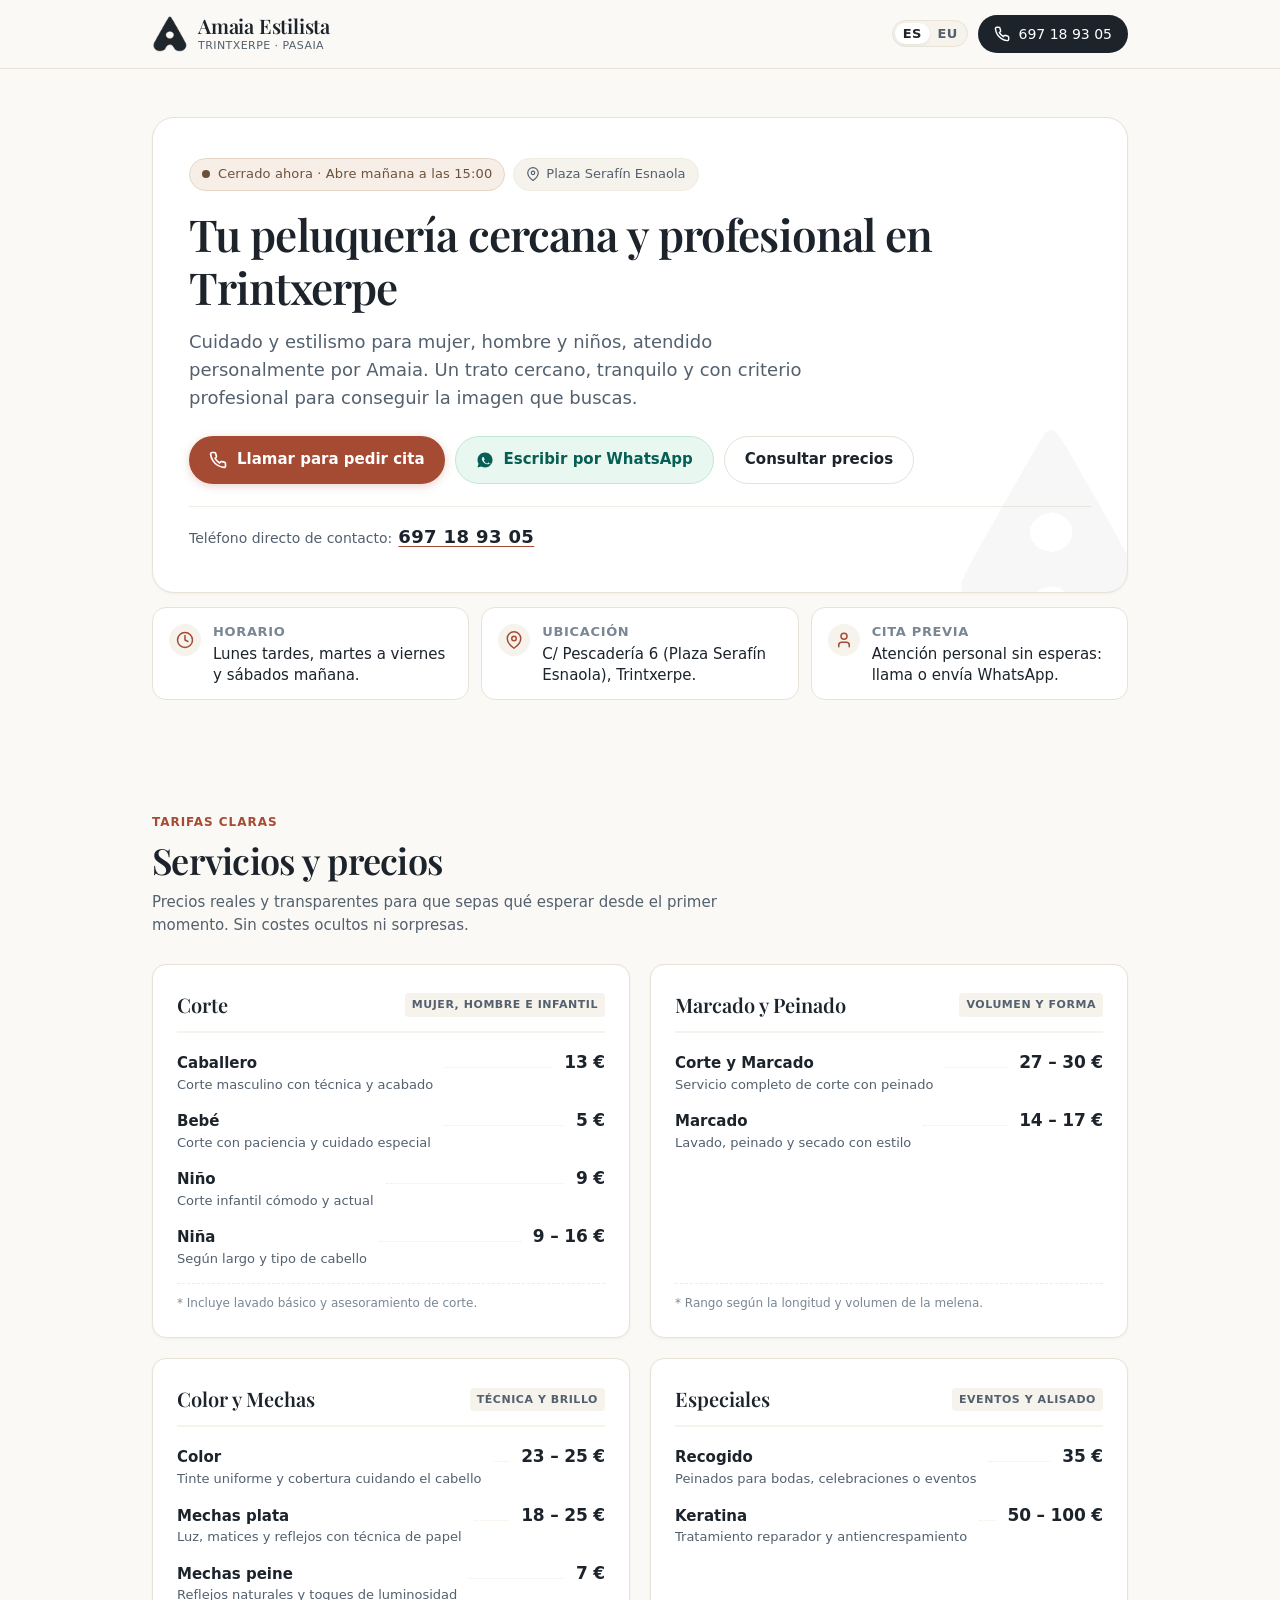
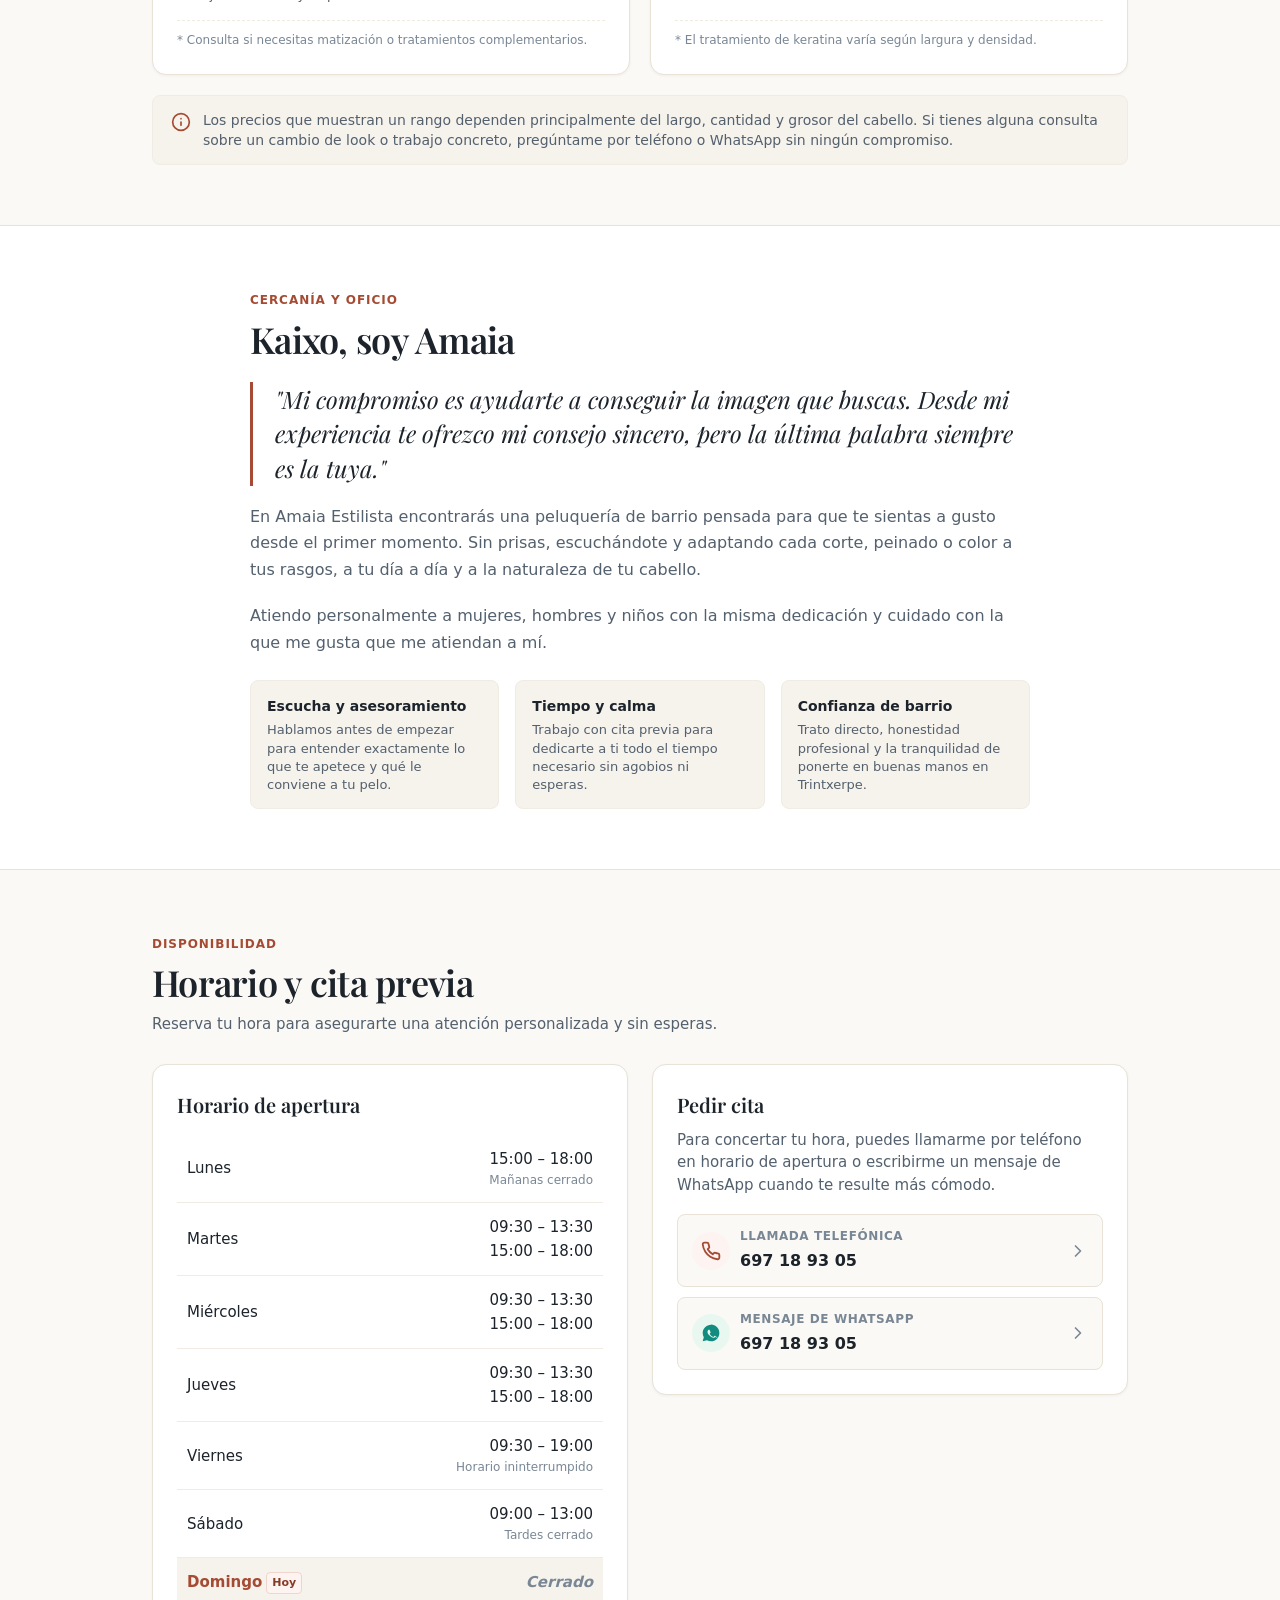
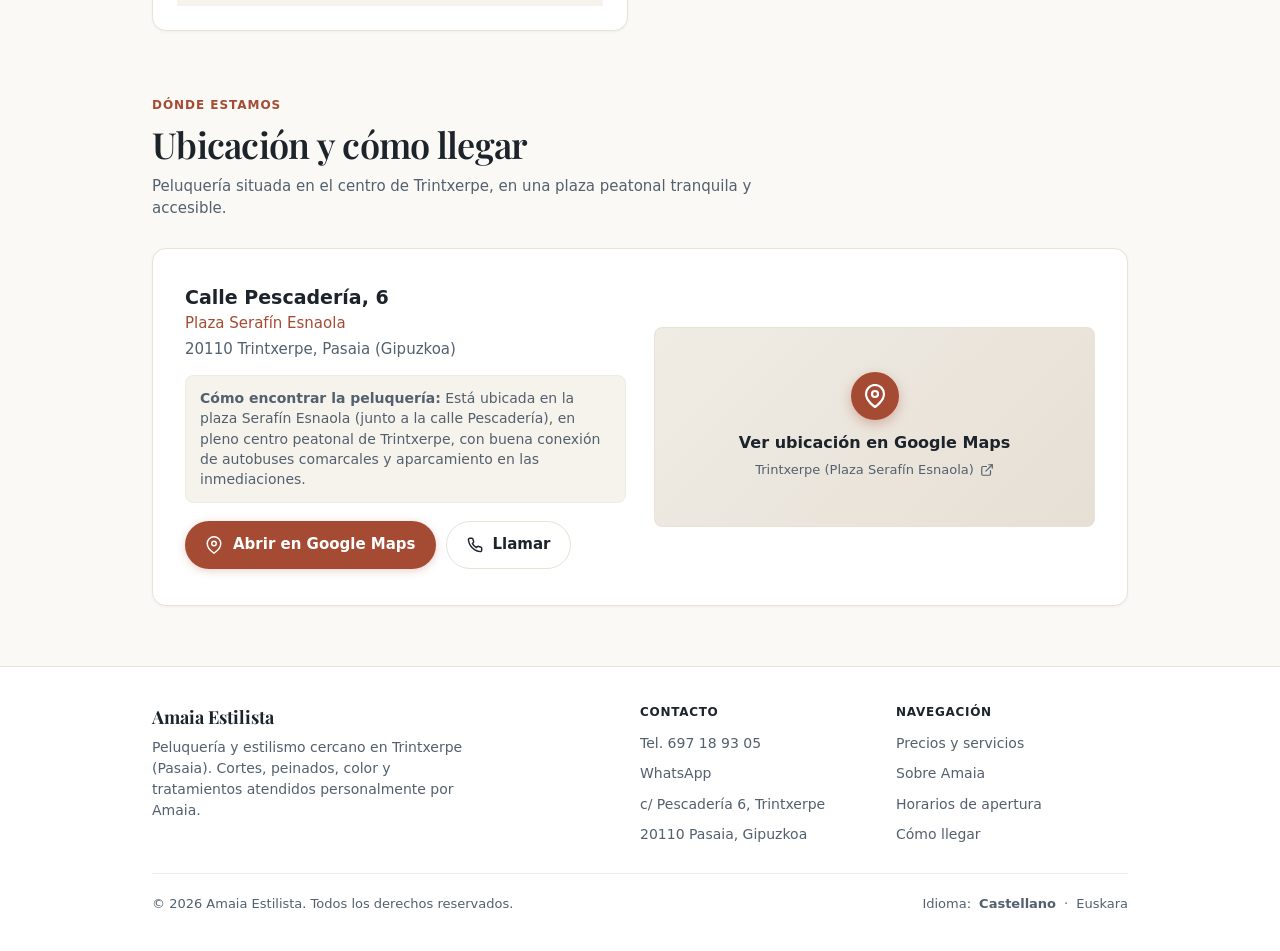
==== index.html @ 26f0a7e0 "Initial commit: Web corporativa bilingue para Amaia Estilista" ====
<!DOCTYPE html>
<html lang="es">
<head>
  <meta charset="UTF-8">
  <meta name="viewport" content="width=device-width, initial-scale=1.0">
  <title>Amaia Estilista | Peluquería en Trintxerpe, Pasaia</title>
  <meta name="description" content="Peluquería profesional y cercana en Trintxerpe, Pasaia. Cortes para mujer, hombre y niños, peinados, coloración y tratamientos. Pide cita previa: 697 18 93 05.">
  <meta name="robots" content="index, follow">

  <!-- Canónicos e idiomas -->
  <link rel="canonical" href="https://amaiaestilista.com/">
  <link rel="alternate" hreflang="es" href="https://amaiaestilista.com/">
  <link rel="alternate" hreflang="eu" href="https://amaiaestilista.com/eu/">
  <link rel="alternate" hreflang="x-default" href="https://amaiaestilista.com/">

  <!-- Open Graph / Redes sociales -->
  <meta property="og:type" content="business.business">
  <meta property="og:title" content="Amaia Estilista | Peluquería en Trintxerpe, Pasaia">
  <meta property="og:description" content="Peluquería profesional y cercana en Trintxerpe. Cortes, peinados, color y tratamientos personalizados. Cita previa: 697 18 93 05.">
  <meta property="og:url" content="https://amaiaestilista.com/">
  <meta property="og:image" content="https://amaiaestilista.com/assets/img/logo-dark-192.png">
  <meta property="og:locale" content="es_ES">
  <meta property="og:locale:alternate" content="eu_ES">
  <meta name="twitter:card" content="summary">

  <!-- Iconos -->
  <link rel="icon" type="image/png" sizes="32x32" href="assets/img/favicon-32x32.png">
  <link rel="icon" type="image/png" href="favicon.png">
  <link rel="apple-touch-icon" sizes="180x180" href="assets/img/apple-touch-icon.png">

  <!-- Tipografía web optimizada -->
  <link rel="preconnect" href="https://fonts.googleapis.com">
  <link rel="preconnect" href="https://fonts.gstatic.com" crossorigin>
  <link href="https://fonts.googleapis.com/css2?family=Playfair+Display:ital,wght@0,500;0,600;0,700;1,400&display=swap" rel="stylesheet">

  <!-- Estilos -->
  <link rel="stylesheet" href="assets/css/style.css">

  <!-- Marcado estructurado Schema.org (JSON-LD) para SEO local -->
  <script type="application/ld+json">
  {
    "@context": "https://schema.org",
    "@type": "HairSalon",
    "@id": "https://amaiaestilista.com/#salon",
    "name": "Amaia Estilista",
    "image": "https://amaiaestilista.com/assets/img/logo-dark-192.png",
    "logo": "https://amaiaestilista.com/assets/img/logo-dark-192.png",
    "url": "https://amaiaestilista.com/",
    "telephone": "+34697189305",
    "priceRange": "€€",
    "address": {
      "@type": "PostalAddress",
      "streetAddress": "Calle Pescadería, 6 (Plaza Serafín Esnaola)",
      "addressLocality": "Pasaia",
      "addressRegion": "Gipuzkoa",
      "postalCode": "20110",
      "addressCountry": "ES"
    },
    "geo": {
      "@type": "GeoCoordinates",
      "latitude": 43.3238162,
      "longitude": -1.9311865
    },
    "hasMap": "https://www.google.com/maps/place/Amaia+Estilista/@43.3238052,-1.9315959,19.5z/data=!4m8!1m2!2m1!1sasdf!3m4!1s0xd51a59292602bc5:0x1df518db936f3ca8!8m2!3d43.3238162!4d-1.9311865",
    "openingHoursSpecification": [
      {
        "@type": "OpeningHoursSpecification",
        "dayOfWeek": ["Monday"],
        "opens": "15:00",
        "closes": "18:00"
      },
      {
        "@type": "OpeningHoursSpecification",
        "dayOfWeek": ["Tuesday", "Wednesday", "Thursday"],
        "opens": "09:30",
        "closes": "13:30"
      },
      {
        "@type": "OpeningHoursSpecification",
        "dayOfWeek": ["Tuesday", "Wednesday", "Thursday"],
        "opens": "15:00",
        "closes": "18:00"
      },
      {
        "@type": "OpeningHoursSpecification",
        "dayOfWeek": ["Friday"],
        "opens": "09:30",
        "closes": "19:00"
      },
      {
        "@type": "OpeningHoursSpecification",
        "dayOfWeek": ["Saturday"],
        "opens": "09:00",
        "closes": "13:00"
      }
    ]
  }
  </script>
</head>
<body>
  <a href="#contenido" class="skip-link">Saltar al contenido principal</a>

  <!-- Cabecera de navegación -->
  <header class="site-header" role="banner">
    <div class="container header-inner">
      <a href="/" class="brand" aria-label="Amaia Estilista - Inicio">
        <div class="brand-symbol">
          <img src="assets/img/logo-dark-192.png" width="38" height="38" alt="Logotipo original de Amaia Estilista" decoding="async">
        </div>
        <div class="brand-text">
          <span class="brand-name">Amaia Estilista</span>
          <span class="brand-tagline">Trintxerpe · Pasaia</span>
        </div>
      </a>

      <div class="header-actions">
        <!-- Selector de idioma -->
        <nav class="lang-switch" aria-label="Seleccionar idioma">
          <span class="is-active" aria-current="true">ES</span>
          <a href="eu/" hreflang="eu" title="Euskarazko bertsioa">EU</a>
        </nav>

        <!-- Botón llamada directo en desktop -->
        <a href="tel:+34697189305" class="header-cta-phone" aria-label="Llamar al 697 18 93 05">
          <svg width="16" height="16" viewBox="0 0 24 24" fill="none" stroke="currentColor" stroke-width="2.2" stroke-linecap="round" stroke-linejoin="round" aria-hidden="true"><path d="M22 16.92v3a2 2 0 0 1-2.18 2 19.79 19.79 0 0 1-8.63-3.07 19.5 19.5 0 0 1-6-6 19.79 19.79 0 0 1-3.07-8.67A2 2 0 0 1 4.11 2h3a2 2 0 0 1 2 1.72 12.84 12.84 0 0 0 .7 2.81 2 2 0 0 1-.45 2.11L8.09 9.91a16 16 0 0 0 6 6l1.27-1.27a2 2 0 0 1 2.11-.45 12.84 12.84 0 0 0 2.81.7A2 2 0 0 1 22 16.92z"></path></svg>
          <span>697 18 93 05</span>
        </a>
      </div>
    </div>
  </header>

  <!-- Contenido principal -->
  <main id="contenido" role="main">

    <!-- Hero / Tarjeta de presentación -->
    <section class="hero-section" aria-label="Presentación de la peluquería">
      <div class="container">
        <div class="hero-card">
          <div class="hero-meta-row">
            <div id="business-status" class="status-badge open">
              <span class="status-dot" aria-hidden="true"></span>
              <span>Atención con cita previa · Lunes a sábado</span>
            </div>
            <span class="location-pill">
              <svg width="14" height="14" viewBox="0 0 24 24" fill="none" stroke="currentColor" stroke-width="2" stroke-linecap="round" stroke-linejoin="round" aria-hidden="true"><path d="M21 10c0 7-9 13-9 13s-9-6-9-13a9 9 0 0 1 18 0z"></path><circle cx="12" cy="10" r="3"></circle></svg>
              Plaza Serafín Esnaola
            </span>
          </div>

          <h1 class="hero-title">Tu peluquería cercana y profesional en Trintxerpe</h1>
          <p class="hero-subtitle">Cuidado y estilismo para mujer, hombre y niños, atendido personalmente por Amaia. Un trato cercano, tranquilo y con criterio profesional para conseguir la imagen que buscas.</p>

          <div class="hero-cta-group">
            <a href="tel:+34697189305" class="btn btn-primary" aria-label="Llamar para pedir cita al 697 18 93 05">
              <svg width="18" height="18" viewBox="0 0 24 24" fill="none" stroke="currentColor" stroke-width="2.2" stroke-linecap="round" stroke-linejoin="round" aria-hidden="true"><path d="M22 16.92v3a2 2 0 0 1-2.18 2 19.79 19.79 0 0 1-8.63-3.07 19.5 19.5 0 0 1-6-6 19.79 19.79 0 0 1-3.07-8.67A2 2 0 0 1 4.11 2h3a2 2 0 0 1 2 1.72 12.84 12.84 0 0 0 .7 2.81 2 2 0 0 1-.45 2.11L8.09 9.91a16 16 0 0 0 6 6l1.27-1.27a2 2 0 0 1 2.11-.45 12.84 12.84 0 0 0 2.81.7A2 2 0 0 1 22 16.92z"></path></svg>
              <span>Llamar para pedir cita</span>
            </a>

            <a href="https://wa.me/34697189305?text=Hola%20Amaia,%20me%20gustar%C3%ADa%20pedir%20cita%20para%20la%20peluquer%C3%ADa" class="btn btn-whatsapp" target="_blank" rel="noopener noreferrer" aria-label="Enviar WhatsApp al 697 18 93 05">
              <svg width="18" height="18" viewBox="0 0 24 24" fill="currentColor" aria-hidden="true"><path d="M12.031 2c-5.523 0-10 4.477-10 10 0 1.77.46 3.487 1.332 5.006L2 22l5.17-1.356c1.464.798 3.12 1.22 4.861 1.22 5.523 0 10-4.477 10-10s-4.477-10-10-10zm5.836 14.167c-.244.686-1.218 1.263-1.854 1.341-.636.079-1.428.113-2.31-.17-1.745-.56-3.208-1.74-4.32-3.13-.198-.248-.387-.506-.566-.773-1.23-1.826-1.3-3.666-.31-4.88.24-.294.595-.455.975-.455.12 0 .237.013.348.026.31.037.464.088.668.577.25.6.855 2.088.93 2.242.075.154.125.334.025.534-.1.2-.15.324-.298.498-.15.174-.316.388-.452.521-.15.148-.306.31-.132.61.174.3.774 1.277 1.66 2.066 1.14 1.015 2.1 1.33 2.398 1.48.3.15.474.125.65-.075.174-.2.748-.874.948-1.174.2-.3.4-.25.673-.15.275.1.748.825 2.048 1.474.225.112.375.187.45.3.075.113.075.65-.169 1.336z"/></svg>
              <span>Escribir por WhatsApp</span>
            </a>

            <a href="#precios" class="btn btn-outline">Consultar precios</a>
          </div>

          <div class="hero-phone-highlight">
            <span>Teléfono directo de contacto:</span>
            <a href="tel:+34697189305" class="hero-phone-link">
              <span class="hero-phone-number">697 18 93 05</span>
            </a>
          </div>
        </div>

        <!-- Datos rápidos de consulta inmediata -->
        <div class="quick-facts" role="region" aria-label="Información clave rápida">
          <div class="fact-item">
            <div class="fact-icon" aria-hidden="true">
              <svg width="18" height="18" viewBox="0 0 24 24" fill="none" stroke="currentColor" stroke-width="2" stroke-linecap="round" stroke-linejoin="round"><circle cx="12" cy="12" r="10"></circle><polyline points="12 6 12 12 16 14"></polyline></svg>
            </div>
            <div class="fact-content">
              <h4>Horario</h4>
              <p>Lunes tardes, martes a viernes y sábados mañana.</p>
            </div>
          </div>

          <div class="fact-item">
            <div class="fact-icon" aria-hidden="true">
              <svg width="18" height="18" viewBox="0 0 24 24" fill="none" stroke="currentColor" stroke-width="2" stroke-linecap="round" stroke-linejoin="round"><path d="M21 10c0 7-9 13-9 13s-9-6-9-13a9 9 0 0 1 18 0z"></path><circle cx="12" cy="10" r="3"></circle></svg>
            </div>
            <div class="fact-content">
              <h4>Ubicación</h4>
              <p>C/ Pescadería 6 (Plaza Serafín Esnaola), Trintxerpe.</p>
            </div>
          </div>

          <div class="fact-item">
            <div class="fact-icon" aria-hidden="true">
              <svg width="18" height="18" viewBox="0 0 24 24" fill="none" stroke="currentColor" stroke-width="2" stroke-linecap="round" stroke-linejoin="round"><path d="M19 21v-2a4 4 0 0 0-4-4H9a4 4 0 0 0-4 4v2"></path><circle cx="12" cy="7" r="4"></circle></svg>
            </div>
            <div class="fact-content">
              <h4>Cita previa</h4>
              <p>Atención personal sin esperas: llama o envía WhatsApp.</p>
            </div>
          </div>
        </div>
      </div>
    </section>

    <!-- Sección Servicios y Precios -->
    <section id="precios" class="section" aria-labelledby="precios-heading">
      <div class="container">
        <header class="section-header">
          <span class="section-label">Tarifas claras</span>
          <h2 id="precios-heading" class="section-title">Servicios y precios</h2>
          <p class="section-description">Precios reales y transparentes para que sepas qué esperar desde el primer momento. Sin costes ocultos ni sorpresas.</p>
        </header>

        <div class="pricing-grid">
          <!-- Tarjeta 1: Corte -->
          <article class="price-card">
            <div class="card-category-header">
              <h3 class="category-title">Corte</h3>
              <span class="category-badge">Mujer, hombre e infantil</span>
            </div>
            <ul class="service-list">
              <li class="service-item">
                <div class="service-info">
                  <span class="service-name">Caballero</span>
                  <span class="service-detail">Corte masculino con técnica y acabado</span>
                </div>
                <div class="service-dots" aria-hidden="true"></div>
                <span class="service-price">13 €</span>
              </li>
              <li class="service-item">
                <div class="service-info">
                  <span class="service-name">Bebé</span>
                  <span class="service-detail">Corte con paciencia y cuidado especial</span>
                </div>
                <div class="service-dots" aria-hidden="true"></div>
                <span class="service-price">5 €</span>
              </li>
              <li class="service-item">
                <div class="service-info">
                  <span class="service-name">Niño</span>
                  <span class="service-detail">Corte infantil cómodo y actual</span>
                </div>
                <div class="service-dots" aria-hidden="true"></div>
                <span class="service-price">9 €</span>
              </li>
              <li class="service-item">
                <div class="service-info">
                  <span class="service-name">Niña</span>
                  <span class="service-detail">Según largo y tipo de cabello</span>
                </div>
                <div class="service-dots" aria-hidden="true"></div>
                <span class="service-price">9 – 16 €</span>
              </li>
            </ul>
            <div class="price-card-footer">
              <span>* Incluye lavado básico y asesoramiento de corte.</span>
            </div>
          </article>

          <!-- Tarjeta 2: Marcado y Peinado -->
          <article class="price-card">
            <div class="card-category-header">
              <h3 class="category-title">Marcado y Peinado</h3>
              <span class="category-badge">Volumen y forma</span>
            </div>
            <ul class="service-list">
              <li class="service-item">
                <div class="service-info">
                  <span class="service-name">Corte y Marcado</span>
                  <span class="service-detail">Servicio completo de corte con peinado</span>
                </div>
                <div class="service-dots" aria-hidden="true"></div>
                <span class="service-price">27 – 30 €</span>
              </li>
              <li class="service-item">
                <div class="service-info">
                  <span class="service-name">Marcado</span>
                  <span class="service-detail">Lavado, peinado y secado con estilo</span>
                </div>
                <div class="service-dots" aria-hidden="true"></div>
                <span class="service-price">14 – 17 €</span>
              </li>
            </ul>
            <div class="price-card-footer">
              <span>* Rango según la longitud y volumen de la melena.</span>
            </div>
          </article>

          <!-- Tarjeta 3: Color y Mechas -->
          <article class="price-card">
            <div class="card-category-header">
              <h3 class="category-title">Color y Mechas</h3>
              <span class="category-badge">Técnica y brillo</span>
            </div>
            <ul class="service-list">
              <li class="service-item">
                <div class="service-info">
                  <span class="service-name">Color</span>
                  <span class="service-detail">Tinte uniforme y cobertura cuidando el cabello</span>
                </div>
                <div class="service-dots" aria-hidden="true"></div>
                <span class="service-price">23 – 25 €</span>
              </li>
              <li class="service-item">
                <div class="service-info">
                  <span class="service-name">Mechas plata</span>
                  <span class="service-detail">Luz, matices y reflejos con técnica de papel</span>
                </div>
                <div class="service-dots" aria-hidden="true"></div>
                <span class="service-price">18 – 25 €</span>
              </li>
              <li class="service-item">
                <div class="service-info">
                  <span class="service-name">Mechas peine</span>
                  <span class="service-detail">Reflejos naturales y toques de luminosidad</span>
                </div>
                <div class="service-dots" aria-hidden="true"></div>
                <span class="service-price">7 €</span>
              </li>
            </ul>
            <div class="price-card-footer">
              <span>* Consulta si necesitas matización o tratamientos complementarios.</span>
            </div>
          </article>

          <!-- Tarjeta 4: Especiales y Tratamientos -->
          <article class="price-card">
            <div class="card-category-header">
              <h3 class="category-title">Especiales</h3>
              <span class="category-badge">Eventos y alisado</span>
            </div>
            <ul class="service-list">
              <li class="service-item">
                <div class="service-info">
                  <span class="service-name">Recogido</span>
                  <span class="service-detail">Peinados para bodas, celebraciones o eventos</span>
                </div>
                <div class="service-dots" aria-hidden="true"></div>
                <span class="service-price">35 €</span>
              </li>
              <li class="service-item">
                <div class="service-info">
                  <span class="service-name">Keratina</span>
                  <span class="service-detail">Tratamiento reparador y antiencrespamiento</span>
                </div>
                <div class="service-dots" aria-hidden="true"></div>
                <span class="service-price">50 – 100 €</span>
              </li>
            </ul>
            <div class="price-card-footer">
              <span>* El tratamiento de keratina varía según largura y densidad.</span>
            </div>
          </article>
        </div>

        <div class="pricing-clarification">
          <svg class="pricing-clarification-icon" width="20" height="20" viewBox="0 0 24 24" fill="none" stroke="currentColor" stroke-width="2" stroke-linecap="round" stroke-linejoin="round" aria-hidden="true"><circle cx="12" cy="12" r="10"></circle><line x1="12" y1="16" x2="12" y2="12"></line><line x1="12" y1="8" x2="12.01" y2="8"></line></svg>
          <p>Los precios que muestran un rango dependen principalmente del largo, cantidad y grosor del cabello. Si tienes alguna consulta sobre un cambio de look o trabajo concreto, pregúntame por teléfono o WhatsApp sin ningún compromiso.</p>
        </div>
      </div>
    </section>

    <!-- Sección Sobre Amaia -->
    <section class="section about-section" aria-labelledby="sobre-heading">
      <div class="container">
        <div class="about-card">
          <span class="section-label">Cercanía y oficio</span>
          <h2 id="sobre-heading" class="section-title" style="margin-bottom: 20px;">Kaixo, soy Amaia</h2>
          
          <blockquote class="about-quote">
            "Mi compromiso es ayudarte a conseguir la imagen que buscas. Desde mi experiencia te ofrezco mi consejo sincero, pero la última palabra siempre es la tuya."
          </blockquote>

          <p class="about-text">
            En Amaia Estilista encontrarás una peluquería de barrio pensada para que te sientas a gusto desde el primer momento. Sin prisas, escuchándote y adaptando cada corte, peinado o color a tus rasgos, a tu día a día y a la naturaleza de tu cabello.
          </p>

          <p class="about-text">
            Atiendo personalmente a mujeres, hombres y niños con la misma dedicación y cuidado con la que me gusta que me atiendan a mí.
          </p>

          <div class="about-values">
            <div class="value-pill">
              <h4>Escucha y asesoramiento</h4>
              <p>Hablamos antes de empezar para entender exactamente lo que te apetece y qué le conviene a tu pelo.</p>
            </div>
            <div class="value-pill">
              <h4>Tiempo y calma</h4>
              <p>Trabajo con cita previa para dedicarte a ti todo el tiempo necesario sin agobios ni esperas.</p>
            </div>
            <div class="value-pill">
              <h4>Confianza de barrio</h4>
              <p>Trato directo, honestidad profesional y la tranquilidad de ponerte en buenas manos en Trintxerpe.</p>
            </div>
          </div>
        </div>
      </div>
    </section>

    <!-- Sección Horario y Citas -->
    <section id="horario" class="section" aria-labelledby="horario-heading">
      <div class="container">
        <header class="section-header">
          <span class="section-label">Disponibilidad</span>
          <h2 id="horario-heading" class="section-title">Horario y cita previa</h2>
          <p class="section-description">Reserva tu hora para asegurarte una atención personalizada y sin esperas.</p>
        </header>

        <div class="hours-contact-grid">
          <!-- Tarjeta de Horario semanal -->
          <div class="hours-card">
            <h3 style="font-family: var(--font-display); font-size: 1.25rem; font-weight: 600; color: var(--color-ink);">Horario de apertura</h3>
            <table class="hours-table" aria-label="Horario de la peluquería a lo largo de la semana">
              <tbody>
                <tr data-day="1">
                  <td class="day-col">Lunes</td>
                  <td class="time-col">
                    15:00 – 18:00
                    <span class="time-note">Mañanas cerrado</span>
                  </td>
                </tr>
                <tr data-day="2">
                  <td class="day-col">Martes</td>
                  <td class="time-col">09:30 – 13:30<br>15:00 – 18:00</td>
                </tr>
                <tr data-day="3">
                  <td class="day-col">Miércoles</td>
                  <td class="time-col">09:30 – 13:30<br>15:00 – 18:00</td>
                </tr>
                <tr data-day="4">
                  <td class="day-col">Jueves</td>
                  <td class="time-col">09:30 – 13:30<br>15:00 – 18:00</td>
                </tr>
                <tr data-day="5">
                  <td class="day-col">Viernes</td>
                  <td class="time-col">
                    09:30 – 19:00
                    <span class="time-note">Horario ininterrumpido</span>
                  </td>
                </tr>
                <tr data-day="6">
                  <td class="day-col">Sábado</td>
                  <td class="time-col">
                    09:00 – 13:00
                    <span class="time-note">Tardes cerrado</span>
                  </td>
                </tr>
                <tr data-day="0">
                  <td class="day-col">Domingo</td>
                  <td class="time-col is-closed">Cerrado</td>
                </tr>
              </tbody>
            </table>
          </div>

          <!-- Tarjeta de Reserva directa -->
          <div class="booking-card">
            <div>
              <h3 style="font-family: var(--font-display); font-size: 1.25rem; font-weight: 600; color: var(--color-ink); margin-bottom: 8px;">Pedir cita</h3>
              <p class="booking-message">Para concertar tu hora, puedes llamarme por teléfono en horario de apertura o escribirme un mensaje de WhatsApp cuando te resulte más cómodo.</p>
            </div>

            <div class="direct-actions-box">
              <a href="tel:+34697189305" class="action-row" aria-label="Llamar al 697 18 93 05">
                <div class="action-info">
                  <div class="action-icon phone" aria-hidden="true">
                    <svg width="20" height="20" viewBox="0 0 24 24" fill="none" stroke="currentColor" stroke-width="2.2" stroke-linecap="round" stroke-linejoin="round"><path d="M22 16.92v3a2 2 0 0 1-2.18 2 19.79 19.79 0 0 1-8.63-3.07 19.5 19.5 0 0 1-6-6 19.79 19.79 0 0 1-3.07-8.67A2 2 0 0 1 4.11 2h3a2 2 0 0 1 2 1.72 12.84 12.84 0 0 0 .7 2.81 2 2 0 0 1-.45 2.11L8.09 9.91a16 16 0 0 0 6 6l1.27-1.27a2 2 0 0 1 2.11-.45 12.84 12.84 0 0 0 2.81.7A2 2 0 0 1 22 16.92z"></path></svg>
                  </div>
                  <div class="action-titles">
                    <h5>Llamada telefónica</h5>
                    <span class="action-value">697 18 93 05</span>
                  </div>
                </div>
                <div class="action-arrow" aria-hidden="true">
                  <svg width="20" height="20" viewBox="0 0 24 24" fill="none" stroke="currentColor" stroke-width="2" stroke-linecap="round" stroke-linejoin="round"><polyline points="9 18 15 12 9 6"></polyline></svg>
                </div>
              </a>

              <a href="https://wa.me/34697189305?text=Hola%20Amaia,%20me%20gustar%C3%ADa%20pedir%20cita%20para%20la%20peluquer%C3%ADa" class="action-row" target="_blank" rel="noopener noreferrer" aria-label="Enviar mensaje de WhatsApp al 697 18 93 05">
                <div class="action-info">
                  <div class="action-icon wa" aria-hidden="true">
                    <svg width="20" height="20" viewBox="0 0 24 24" fill="currentColor"><path d="M12.031 2c-5.523 0-10 4.477-10 10 0 1.77.46 3.487 1.332 5.006L2 22l5.17-1.356c1.464.798 3.12 1.22 4.861 1.22 5.523 0 10-4.477 10-10s-4.477-10-10-10zm5.836 14.167c-.244.686-1.218 1.263-1.854 1.341-.636.079-1.428.113-2.31-.17-1.745-.56-3.208-1.74-4.32-3.13-.198-.248-.387-.506-.566-.773-1.23-1.826-1.3-3.666-.31-4.88.24-.294.595-.455.975-.455.12 0 .237.013.348.026.31.037.464.088.668.577.25.6.855 2.088.93 2.242.075.154.125.334.025.534-.1.2-.15.324-.298.498-.15.174-.316.388-.452.521-.15.148-.306.31-.132.61.174.3.774 1.277 1.66 2.066 1.14 1.015 2.1 1.33 2.398 1.48.3.15.474.125.65-.075.174-.2.748-.874.948-1.174.2-.3.4-.25.673-.15.275.1.748.825 2.048 1.474.225.112.375.187.45.3.075.113.075.65-.169 1.336z"/></svg>
                  </div>
                  <div class="action-titles">
                    <h5>Mensaje de WhatsApp</h5>
                    <span class="action-value">697 18 93 05</span>
                  </div>
                </div>
                <div class="action-arrow" aria-hidden="true">
                  <svg width="20" height="20" viewBox="0 0 24 24" fill="none" stroke="currentColor" stroke-width="2" stroke-linecap="round" stroke-linejoin="round"><polyline points="9 18 15 12 9 6"></polyline></svg>
                </div>
              </a>
            </div>
          </div>
        </div>
      </div>
    </section>

    <!-- Sección Ubicación y Cómo llegar -->
    <section id="ubicacion" class="section" style="padding-top: 0;" aria-labelledby="ubicacion-heading">
      <div class="container">
        <header class="section-header">
          <span class="section-label">Dónde estamos</span>
          <h2 id="ubicacion-heading" class="section-title">Ubicación y cómo llegar</h2>
          <p class="section-description">Peluquería situada en el centro de Trintxerpe, en una plaza peatonal tranquila y accesible.</p>
        </header>

        <div class="location-card">
          <div class="location-details">
            <address class="location-address">
              <div class="location-street">Calle Pescadería, 6</div>
              <div class="location-reference">Plaza Serafín Esnaola</div>
              <div class="location-city">20110 Trintxerpe, Pasaia (Gipuzkoa)</div>
            </address>

            <div class="location-tips">
              <strong>Cómo encontrar la peluquería:</strong> Está ubicada en la plaza Serafín Esnaola (junto a la calle Pescadería), en pleno centro peatonal de Trintxerpe, con buena conexión de autobuses comarcales y aparcamiento en las inmediaciones.
            </div>

            <div class="location-actions">
              <a href="https://www.google.com/maps/place/Amaia+Estilista/@43.3238052,-1.9315959,19.5z/data=!4m8!1m2!2m1!1sasdf!3m4!1s0xd51a59292602bc5:0x1df518db936f3ca8!8m2!3d43.3238162!4d-1.9311865" class="btn btn-primary" target="_blank" rel="noopener noreferrer">
                <svg width="18" height="18" viewBox="0 0 24 24" fill="none" stroke="currentColor" stroke-width="2" stroke-linecap="round" stroke-linejoin="round" aria-hidden="true"><path d="M21 10c0 7-9 13-9 13s-9-6-9-13a9 9 0 0 1 18 0z"></path><circle cx="12" cy="10" r="3"></circle></svg>
                <span>Abrir en Google Maps</span>
              </a>

              <a href="tel:+34697189305" class="btn btn-outline">
                <svg width="16" height="16" viewBox="0 0 24 24" fill="none" stroke="currentColor" stroke-width="2.2" stroke-linecap="round" stroke-linejoin="round" aria-hidden="true"><path d="M22 16.92v3a2 2 0 0 1-2.18 2 19.79 19.79 0 0 1-8.63-3.07 19.5 19.5 0 0 1-6-6 19.79 19.79 0 0 1-3.07-8.67A2 2 0 0 1 4.11 2h3a2 2 0 0 1 2 1.72 12.84 12.84 0 0 0 .7 2.81 2 2 0 0 1-.45 2.11L8.09 9.91a16 16 0 0 0 6 6l1.27-1.27a2 2 0 0 1 2.11-.45 12.84 12.84 0 0 0 2.81.7A2 2 0 0 1 22 16.92z"></path></svg>
                <span>Llamar</span>
              </a>
            </div>
          </div>

          <!-- Acceso directo visual a Google Maps -->
          <a href="https://www.google.com/maps/place/Amaia+Estilista/@43.3238052,-1.9315959,19.5z/data=!4m8!1m2!2m1!1sasdf!3m4!1s0xd51a59292602bc5:0x1df518db936f3ca8!8m2!3d43.3238162!4d-1.9311865" class="map-visual-box" target="_blank" rel="noopener noreferrer" aria-label="Abrir mapa interactivo de Google Maps">
            <div class="map-pin-icon" aria-hidden="true">
              <svg width="24" height="24" viewBox="0 0 24 24" fill="none" stroke="currentColor" stroke-width="2.2" stroke-linecap="round" stroke-linejoin="round"><path d="M21 10c0 7-9 13-9 13s-9-6-9-13a9 9 0 0 1 18 0z"></path><circle cx="12" cy="10" r="3"></circle></svg>
            </div>
            <span class="map-visual-title">Ver ubicación en Google Maps</span>
            <span class="map-visual-sub">
              Trintxerpe (Plaza Serafín Esnaola)
              <svg width="14" height="14" viewBox="0 0 24 24" fill="none" stroke="currentColor" stroke-width="2" stroke-linecap="round" stroke-linejoin="round"><path d="M18 13v6a2 2 0 0 1-2 2H5a2 2 0 0 1-2-2V8a2 2 0 0 1 2-2h6"></path><polyline points="15 3 21 3 21 9"></polyline><line x1="10" y1="14" x2="21" y2="3"></line></svg>
            </span>
          </a>
        </div>
      </div>
    </section>

  </main>

  <!-- Pie de página -->
  <footer class="site-footer" role="contentinfo">
    <div class="container">
      <div class="footer-top">
        <div>
          <h4 class="footer-brand-title">Amaia Estilista</h4>
          <p class="footer-desc">Peluquería y estilismo cercano en Trintxerpe (Pasaia). Cortes, peinados, color y tratamientos atendidos personalmente por Amaia.</p>
        </div>

        <div class="footer-col">
          <h5>Contacto</h5>
          <ul>
            <li><a href="tel:+34697189305">Tel. 697 18 93 05</a></li>
            <li><a href="https://wa.me/34697189305" target="_blank" rel="noopener noreferrer">WhatsApp</a></li>
            <li>c/ Pescadería 6, Trintxerpe</li>
            <li>20110 Pasaia, Gipuzkoa</li>
          </ul>
        </div>

        <div class="footer-col">
          <h5>Navegación</h5>
          <ul>
            <li><a href="#precios">Precios y servicios</a></li>
            <li><a href="#sobre-heading">Sobre Amaia</a></li>
            <li><a href="#horario">Horarios de apertura</a></li>
            <li><a href="#ubicacion">Cómo llegar</a></li>
          </ul>
        </div>
      </div>

      <div class="footer-bottom">
        <p>&copy; 2026 Amaia Estilista. Todos los derechos reservados.</p>
        <div class="footer-lang-switch">
          <span>Idioma:</span>
          <strong>Castellano</strong> · <a href="eu/" hreflang="eu">Euskara</a>
        </div>
      </div>
    </div>
  </footer>

  <!-- Barra persistente móvil de llamada a la acción -->
  <aside class="mobile-action-bar" aria-label="Acciones rápidas para móvil">
    <a href="tel:+34697189305" class="mobile-bar-btn call" aria-label="Llamar al 697 18 93 05">
      <svg width="18" height="18" viewBox="0 0 24 24" fill="none" stroke="currentColor" stroke-width="2.2" stroke-linecap="round" stroke-linejoin="round" aria-hidden="true"><path d="M22 16.92v3a2 2 0 0 1-2.18 2 19.79 19.79 0 0 1-8.63-3.07 19.5 19.5 0 0 1-6-6 19.79 19.79 0 0 1-3.07-8.67A2 2 0 0 1 4.11 2h3a2 2 0 0 1 2 1.72 12.84 12.84 0 0 0 .7 2.81 2 2 0 0 1-.45 2.11L8.09 9.91a16 16 0 0 0 6 6l1.27-1.27a2 2 0 0 1 2.11-.45 12.84 12.84 0 0 0 2.81.7A2 2 0 0 1 22 16.92z"></path></svg>
      <span>Llamar</span>
    </a>

    <a href="https://wa.me/34697189305?text=Hola%20Amaia,%20me%20gustar%C3%ADa%20pedir%20cita%20para%20la%20peluquer%C3%ADa" class="mobile-bar-btn wa" target="_blank" rel="noopener noreferrer" aria-label="WhatsApp al 697 18 93 05">
      <svg width="18" height="18" viewBox="0 0 24 24" fill="currentColor" aria-hidden="true"><path d="M12.031 2c-5.523 0-10 4.477-10 10 0 1.77.46 3.487 1.332 5.006L2 22l5.17-1.356c1.464.798 3.12 1.22 4.861 1.22 5.523 0 10-4.477 10-10s-4.477-10-10-10zm5.836 14.167c-.244.686-1.218 1.263-1.854 1.341-.636.079-1.428.113-2.31-.17-1.745-.56-3.208-1.74-4.32-3.13-.198-.248-.387-.506-.566-.773-1.23-1.826-1.3-3.666-.31-4.88.24-.294.595-.455.975-.455.12 0 .237.013.348.026.31.037.464.088.668.577.25.6.855 2.088.93 2.242.075.154.125.334.025.534-.1.2-.15.324-.298.498-.15.174-.316.388-.452.521-.15.148-.306.31-.132.61.174.3.774 1.277 1.66 2.066 1.14 1.015 2.1 1.33 2.398 1.48.3.15.474.125.65-.075.174-.2.748-.874.948-1.174.2-.3.4-.25.673-.15.275.1.748.825 2.048 1.474.225.112.375.187.45.3.075.113.075.65-.169 1.336z"/></svg>
      <span>WhatsApp</span>
    </a>

    <a href="https://www.google.com/maps/place/Amaia+Estilista/@43.3238052,-1.9315959,19.5z/data=!4m8!1m2!2m1!1sasdf!3m4!1s0xd51a59292602bc5:0x1df518db936f3ca8!8m2!3d43.3238162!4d-1.9311865" class="mobile-bar-btn map" target="_blank" rel="noopener noreferrer" aria-label="Abrir ubicación en Google Maps">
      <svg width="20" height="20" viewBox="0 0 24 24" fill="none" stroke="currentColor" stroke-width="2" stroke-linecap="round" stroke-linejoin="round" aria-hidden="true"><path d="M21 10c0 7-9 13-9 13s-9-6-9-13a9 9 0 0 1 18 0z"></path><circle cx="12" cy="10" r="3"></circle></svg>
    </a>
  </aside>

  <script src="assets/js/main.js" defer></script>
</body>
</html>
---- assets/css/style.css ----
/* ==========================================================================
   Amaia Estilista - Estilos Principales
   Peluquería en Trintxerpe, Pasaia
   ========================================================================== */

:root {
  /* Tipografía */
  --font-display: "Playfair Display", Georgia, "Times New Roman", serif;
  --font-body: system-ui, -apple-system, BlinkMacSystemFont, "Segoe UI", Roboto, "Helvetica Neue", Arial, sans-serif;
  --font-mono: ui-monospace, SFMono-Regular, Menlo, Monaco, Consolas, monospace;

  /* Paleta cromática */
  --color-bg: #FBF9F5;
  --color-surface: #FFFFFF;
  --color-surface-soft: #F6F2EC;
  --color-surface-hover: #F2ECE3;
  --color-ink: #1C232B;
  --color-ink-muted: #53606E;
  --color-ink-subtle: #798795;
  --color-border: #E8E2D7;
  --color-border-light: #F0ECE4;

  /* Colores de acento */
  --color-accent: #A64B33;
  --color-accent-dark: #873B26;
  --color-accent-tint: #FDF3F0;
  --color-accent-border: #F0D5CD;

  /* Estados de apertura */
  --color-open: #1B7846;
  --color-open-bg: #EAF7EE;
  --color-open-border: #C2E8CC;
  --color-closed: #6C523B;
  --color-closed-bg: #F7EFE7;
  --color-closed-border: #E4D5C5;

  /* WhatsApp */
  --color-wa: #128C7E;
  --color-wa-dark: #075E54;
  --color-wa-tint: #E8F8F1;
  --color-wa-border: #BFE9D4;

  /* Radios */
  --radius-xs: 4px;
  --radius-sm: 8px;
  --radius-md: 14px;
  --radius-lg: 22px;
  --radius-pill: 9999px;

  /* Sombras sutiles */
  --shadow-sm: 0 1px 3px rgba(28, 35, 43, 0.05);
  --shadow-md: 0 4px 14px rgba(28, 35, 43, 0.07);
  --shadow-lg: 0 12px 30px rgba(28, 35, 43, 0.09);

  /* Medidas de diseño */
  --max-width: 1040px;
  --header-height: 68px;
  --mobile-bar-height: 66px;
}

/* --------------------------------------------------------------------------
   Resets y normalización
   -------------------------------------------------------------------------- */
*, *::before, *::after {
  box-sizing: border-box;
  margin: 0;
  padding: 0;
}

html, body {
  overflow-x: hidden;
  width: 100%;
}

html {
  font-family: var(--font-body);
  font-size: 16px;
  line-height: 1.6;
  color: var(--color-ink);
  background-color: var(--color-bg);
  -webkit-text-size-adjust: 100%;
  scroll-behavior: smooth;
}

body {
  min-height: 100vh;
  display: flex;
  flex-direction: column;
  padding-bottom: 0;
  position: relative;
}

/* En móvil dejamos margen inferior para la barra persistente */
@media (max-width: 768px) {
  body {
    padding-bottom: calc(var(--mobile-bar-height) + env(safe-area-inset-bottom, 12px));
  }
}

img, svg {
  display: block;
  max-width: 100%;
  height: auto;
}

a {
  color: inherit;
  text-decoration: none;
}

button {
  font: inherit;
  color: inherit;
  background: none;
  border: none;
  cursor: pointer;
}

ul, ol {
  list-style: none;
}

/* Accesibilidad y foco */
:focus-visible {
  outline: 2px solid var(--color-accent);
  outline-offset: 3px;
  border-radius: var(--radius-xs);
}

.sr-only {
  position: absolute;
  width: 1px;
  height: 1px;
  padding: 0;
  margin: -1px;
  overflow: hidden;
  clip: rect(0, 0, 0, 0);
  white-space: nowrap;
  border-width: 0;
}

.skip-link {
  position: absolute;
  top: -40px;
  left: 16px;
  background: var(--color-ink);
  color: #FFFFFF;
  padding: 8px 16px;
  border-radius: var(--radius-sm);
  z-index: 1000;
  font-size: 0.875rem;
  font-weight: 500;
  transition: top 0.2s ease;
}

.skip-link:focus {
  top: 16px;
}

/* --------------------------------------------------------------------------
   Estructura general y Contenedor
   -------------------------------------------------------------------------- */
.container {
  width: 100%;
  max-width: var(--max-width);
  margin-left: auto;
  margin-right: auto;
  padding-left: 16px;
  padding-right: 16px;
}

@media (min-width: 640px) {
  .container {
    padding-left: 32px;
    padding-right: 32px;
  }
}

/* --------------------------------------------------------------------------
   Cabecera (Header)
   -------------------------------------------------------------------------- */
.site-header {
  position: sticky;
  top: 0;
  z-index: 90;
  background-color: rgba(251, 249, 245, 0.94);
  -webkit-backdrop-filter: blur(10px);
  backdrop-filter: blur(10px);
  border-bottom: 1px solid var(--color-border);
  transition: box-shadow 0.2s ease;
  width: 100%;
}

.site-header.scrolled {
  box-shadow: var(--shadow-sm);
}

.header-inner {
  height: var(--header-height);
  display: flex;
  align-items: center;
  justify-content: space-between;
  gap: 10px;
}

.brand {
  display: flex;
  align-items: center;
  gap: 10px;
  text-decoration: none;
  min-width: 0;
  flex-shrink: 1;
}

.brand-symbol {
  width: 36px;
  height: 36px;
  flex-shrink: 0;
  display: flex;
  align-items: center;
  justify-content: center;
}

.brand-symbol img {
  width: 36px;
  height: 36px;
  object-fit: contain;
}

.brand-text {
  display: flex;
  flex-direction: column;
  min-width: 0;
}

.brand-name {
  font-family: var(--font-display);
  font-size: clamp(1.1rem, 3.8vw, 1.25rem);
  font-weight: 600;
  letter-spacing: -0.01em;
  color: var(--color-ink);
  line-height: 1.15;
  white-space: nowrap;
}

.brand-tagline {
  font-size: 0.6875rem;
  color: var(--color-ink-muted);
  letter-spacing: 0.04em;
  text-transform: uppercase;
  font-weight: 500;
  white-space: nowrap;
}

.header-actions {
  display: flex;
  align-items: center;
  gap: 10px;
  flex-shrink: 0;
}

/* Selector de idioma */
.lang-switch {
  display: inline-flex;
  align-items: center;
  background: var(--color-surface-soft);
  padding: 2px;
  border-radius: var(--radius-pill);
  border: 1px solid var(--color-border);
  font-size: 0.8125rem;
  font-weight: 600;
  letter-spacing: 0.02em;
}

.lang-switch a, .lang-switch span {
  padding: 4px 8px;
  border-radius: var(--radius-pill);
  transition: all 0.15s ease;
  line-height: 1;
}

.lang-switch a {
  color: var(--color-ink-muted);
}

.lang-switch a:hover {
  color: var(--color-ink);
}

.lang-switch .is-active {
  background: var(--color-surface);
  color: var(--color-ink);
  box-shadow: 0 1px 3px rgba(0,0,0,0.08);
}

/* Botón de llamada en cabecera desktop */
.header-cta-phone {
  display: none;
}

@media (min-width: 768px) {
  .header-cta-phone {
    display: inline-flex;
    align-items: center;
    gap: 8px;
    background: var(--color-ink);
    color: #FFFFFF;
    padding: 8px 16px;
    border-radius: var(--radius-pill);
    font-size: 0.875rem;
    font-weight: 500;
    transition: background-color 0.2s ease, transform 0.15s ease;
  }
  .header-cta-phone:hover {
    background: var(--color-accent);
    transform: translateY(-1px);
  }
}

/* --------------------------------------------------------------------------
   Hero / Tarjeta de presentación digital
   -------------------------------------------------------------------------- */
.hero-section {
  padding-top: 24px;
  padding-bottom: 24px;
}

@media (min-width: 768px) {
  .hero-section {
    padding-top: 48px;
    padding-bottom: 48px;
  }
}

.hero-card {
  background: var(--color-surface);
  border: 1px solid var(--color-border);
  border-radius: var(--radius-md);
  padding: 24px 18px;
  box-shadow: var(--shadow-sm);
  position: relative;
  overflow: hidden;
}

@media (min-width: 640px) {
  .hero-card {
    border-radius: var(--radius-lg);
    padding: 40px 36px;
  }
}

/* Marca de agua discreta del logotipo original al fondo */
.hero-card::after {
  content: "";
  position: absolute;
  right: -25px;
  bottom: -35px;
  width: 200px;
  height: 200px;
  background-image: url("../img/logo-dark-192.png");
  background-repeat: no-repeat;
  background-size: contain;
  opacity: 0.035;
  pointer-events: none;
}

.hero-meta-row {
  display: flex;
  flex-wrap: wrap;
  align-items: center;
  gap: 8px;
  margin-bottom: 16px;
}

/* Badge de estado del negocio */
.status-badge {
  display: inline-flex;
  align-items: center;
  gap: 8px;
  padding: 5px 12px;
  border-radius: var(--radius-pill);
  font-size: 0.8125rem;
  font-weight: 500;
  letter-spacing: 0.01em;
  max-width: 100%;
}

.status-badge.open {
  background-color: var(--color-open-bg);
  color: var(--color-open);
  border: 1px solid var(--color-open-border);
}

.status-badge.closed {
  background-color: var(--color-closed-bg);
  color: var(--color-closed);
  border: 1px solid var(--color-closed-border);
}

.status-dot {
  width: 8px;
  height: 8px;
  border-radius: 50%;
  background-color: currentColor;
  display: inline-block;
  position: relative;
  flex-shrink: 0;
}

.status-badge.open .status-dot::after {
  content: "";
  position: absolute;
  inset: -2px;
  border-radius: 50%;
  background-color: currentColor;
  opacity: 0.4;
  animation: pulse-dot 2s infinite ease-out;
}

@keyframes pulse-dot {
  0% { transform: scale(1); opacity: 0.6; }
  100% { transform: scale(2.2); opacity: 0; }
}

.location-pill {
  display: inline-flex;
  align-items: center;
  gap: 6px;
  font-size: 0.8125rem;
  color: var(--color-ink-muted);
  background: var(--color-surface-soft);
  padding: 5px 12px;
  border-radius: var(--radius-pill);
  border: 1px solid var(--color-border-light);
  white-space: nowrap;
}

.hero-title {
  font-family: var(--font-display);
  font-size: clamp(1.625rem, 5.5vw, 2.75rem);
  line-height: 1.22;
  font-weight: 600;
  letter-spacing: -0.02em;
  color: var(--color-ink);
  margin-bottom: 14px;
  overflow-wrap: break-word;
  word-break: normal;
}

.hero-subtitle {
  font-size: 1rem;
  line-height: 1.55;
  color: var(--color-ink-muted);
  max-width: 620px;
  margin-bottom: 24px;
}

@media (min-width: 640px) {
  .hero-subtitle {
    font-size: 1.125rem;
  }
}

/* Grupo de botones principales */
.hero-cta-group {
  display: flex;
  flex-direction: column;
  gap: 10px;
  margin-bottom: 22px;
  width: 100%;
}

@media (min-width: 640px) {
  .hero-cta-group {
    flex-direction: row;
    flex-wrap: wrap;
    align-items: center;
  }
}

.btn {
  display: inline-flex;
  align-items: center;
  justify-content: center;
  gap: 10px;
  padding: 12px 20px;
  border-radius: var(--radius-pill);
  font-size: 0.9375rem;
  font-weight: 600;
  line-height: 1;
  text-align: center;
  transition: all 0.18s ease;
  min-height: 48px;
  text-decoration: none;
}

.hero-cta-group .btn {
  width: 100%;
}

@media (min-width: 640px) {
  .hero-cta-group .btn {
    width: auto;
  }
}

.btn-primary {
  background-color: var(--color-accent);
  color: #FFFFFF;
  box-shadow: 0 2px 8px rgba(166, 75, 51, 0.25);
}

.btn-primary:hover {
  background-color: var(--color-accent-dark);
  transform: translateY(-1px);
  box-shadow: 0 4px 12px rgba(166, 75, 51, 0.35);
}

.btn-whatsapp {
  background-color: var(--color-wa-tint);
  color: var(--color-wa-dark);
  border: 1px solid var(--color-wa-border);
}

.btn-whatsapp:hover {
  background-color: var(--color-wa);
  color: #FFFFFF;
  border-color: var(--color-wa);
  transform: translateY(-1px);
}

.btn-outline {
  background-color: var(--color-surface);
  color: var(--color-ink);
  border: 1px solid var(--color-border);
}

.btn-outline:hover {
  background-color: var(--color-surface-soft);
  border-color: var(--color-ink-muted);
}

.hero-phone-highlight {
  display: flex;
  flex-wrap: wrap;
  align-items: baseline;
  gap: 6px;
  font-size: 0.875rem;
  color: var(--color-ink-muted);
  border-top: 1px solid var(--color-border-light);
  padding-top: 16px;
}

.hero-phone-number {
  font-size: 1.125rem;
  font-weight: 700;
  color: var(--color-ink);
  letter-spacing: 0.02em;
}

.hero-phone-link {
  color: var(--color-accent);
  font-weight: 600;
  text-decoration: underline;
  text-underline-offset: 3px;
}

.hero-phone-link:hover {
  color: var(--color-accent-dark);
}

/* --------------------------------------------------------------------------
   Barra de datos rápidos (Quick Facts)
   -------------------------------------------------------------------------- */
.quick-facts {
  display: grid;
  grid-template-columns: 1fr;
  gap: 12px;
  margin-top: 14px;
}

@media (min-width: 640px) {
  .quick-facts {
    grid-template-columns: repeat(3, 1fr);
  }
}

.fact-item {
  background: var(--color-surface);
  border: 1px solid var(--color-border);
  border-radius: var(--radius-md);
  padding: 14px 16px;
  display: flex;
  align-items: flex-start;
  gap: 12px;
}

.fact-icon {
  width: 32px;
  height: 32px;
  border-radius: 50%;
  background: var(--color-surface-soft);
  color: var(--color-accent);
  display: flex;
  align-items: center;
  justify-content: center;
  flex-shrink: 0;
  margin-top: 2px;
}

.fact-content h4 {
  font-size: 0.8125rem;
  text-transform: uppercase;
  letter-spacing: 0.05em;
  color: var(--color-ink-subtle);
  font-weight: 600;
  margin-bottom: 2px;
}

.fact-content p {
  font-size: 0.9375rem;
  color: var(--color-ink);
  font-weight: 500;
  line-height: 1.35;
}

/* --------------------------------------------------------------------------
   Secciones Generales
   -------------------------------------------------------------------------- */
.section {
  padding-top: 40px;
  padding-bottom: 40px;
}

@media (min-width: 768px) {
  .section {
    padding-top: 60px;
    padding-bottom: 60px;
  }
}

.section-header {
  margin-bottom: 28px;
}

.section-label {
  display: inline-block;
  font-size: 0.75rem;
  text-transform: uppercase;
  letter-spacing: 0.08em;
  font-weight: 700;
  color: var(--color-accent);
  margin-bottom: 6px;
}

.section-title {
  font-family: var(--font-display);
  font-size: clamp(1.75rem, 4vw, 2.25rem);
  font-weight: 600;
  letter-spacing: -0.02em;
  color: var(--color-ink);
  line-height: 1.25;
}

.section-description {
  font-size: 0.9375rem;
  color: var(--color-ink-muted);
  max-width: 620px;
  margin-top: 8px;
  line-height: 1.5;
}

/* --------------------------------------------------------------------------
   Servicios y Precios (Prices Grid)
   -------------------------------------------------------------------------- */
.pricing-grid {
  display: grid;
  grid-template-columns: 1fr;
  gap: 16px;
}

@media (min-width: 680px) {
  .pricing-grid {
    grid-template-columns: repeat(2, 1fr);
    gap: 20px;
  }
}

.price-card {
  background: var(--color-surface);
  border: 1px solid var(--color-border);
  border-radius: var(--radius-md);
  padding: 20px;
  box-shadow: var(--shadow-sm);
  display: flex;
  flex-direction: column;
  transition: transform 0.15s ease, box-shadow 0.15s ease;
  min-width: 0;
}

@media (min-width: 640px) {
  .price-card {
    padding: 24px;
  }
}

.price-card:hover {
  transform: translateY(-2px);
  box-shadow: var(--shadow-md);
}

.card-category-header {
  display: flex;
  align-items: center;
  justify-content: space-between;
  margin-bottom: 16px;
  padding-bottom: 10px;
  border-bottom: 2px solid var(--color-surface-soft);
  gap: 8px;
}

.category-title {
  font-family: var(--font-display);
  font-size: 1.25rem;
  font-weight: 600;
  color: var(--color-ink);
}

.category-badge {
  font-size: 0.6875rem;
  text-transform: uppercase;
  letter-spacing: 0.05em;
  padding: 3px 7px;
  background: var(--color-surface-soft);
  color: var(--color-ink-muted);
  border-radius: var(--radius-xs);
  font-weight: 600;
  white-space: nowrap;
}

.service-list {
  display: flex;
  flex-direction: column;
  gap: 14px;
  flex-grow: 1;
}

.service-item {
  display: flex;
  justify-content: space-between;
  align-items: baseline;
  gap: 8px;
  position: relative;
  min-width: 0;
}

.service-info {
  display: flex;
  flex-direction: column;
  min-width: 0;
  flex-shrink: 1;
}

.service-name {
  font-size: 0.9375rem;
  font-weight: 600;
  color: var(--color-ink);
  line-height: 1.3;
}

.service-detail {
  font-size: 0.8125rem;
  color: var(--color-ink-muted);
  margin-top: 2px;
  line-height: 1.35;
}

/* Línea de puntos conectora */
.service-dots {
  flex-grow: 1;
  flex-shrink: 1;
  min-width: 10px;
  border-bottom: 1px dotted var(--color-border);
  margin: 0 4px;
  opacity: 0.6;
}

.service-price {
  font-size: 1.0625rem;
  font-weight: 700;
  color: var(--color-ink);
  white-space: nowrap;
  font-variant-numeric: tabular-nums;
  letter-spacing: -0.01em;
  flex-shrink: 0;
}

.price-card-footer {
  margin-top: 16px;
  padding-top: 10px;
  border-top: 1px dashed var(--color-border-light);
  font-size: 0.75rem;
  color: var(--color-ink-subtle);
}

.pricing-clarification {
  margin-top: 20px;
  padding: 14px 18px;
  background: var(--color-surface-soft);
  border-radius: var(--radius-sm);
  border: 1px solid var(--color-border-light);
  display: flex;
  align-items: flex-start;
  gap: 12px;
  font-size: 0.875rem;
  color: var(--color-ink-muted);
  line-height: 1.45;
}

.pricing-clarification-icon {
  color: var(--color-accent);
  flex-shrink: 0;
  margin-top: 2px;
}

/* --------------------------------------------------------------------------
   Sobre Amaia / La Peluquería
   -------------------------------------------------------------------------- */
.about-section {
  background-color: var(--color-surface);
  border-top: 1px solid var(--color-border);
  border-bottom: 1px solid var(--color-border);
}

.about-card {
  max-width: 780px;
  margin: 0 auto;
  text-align: left;
}

.about-quote {
  font-family: var(--font-display);
  font-size: clamp(1.1875rem, 3.5vw, 1.5rem);
  line-height: 1.45;
  color: var(--color-ink);
  font-style: italic;
  margin-bottom: 18px;
  position: relative;
  padding-left: 16px;
  border-left: 3px solid var(--color-accent);
}

@media (min-width: 640px) {
  .about-quote {
    padding-left: 22px;
  }
}

.about-text {
  font-size: 1rem;
  color: var(--color-ink-muted);
  line-height: 1.65;
  margin-bottom: 20px;
}

.about-values {
  display: grid;
  grid-template-columns: 1fr;
  gap: 12px;
  margin-top: 24px;
}

@media (min-width: 600px) {
  .about-values {
    grid-template-columns: repeat(3, 1fr);
    gap: 16px;
  }
}

.value-pill {
  padding: 14px 16px;
  background: var(--color-surface-soft);
  border-radius: var(--radius-sm);
  border: 1px solid var(--color-border-light);
}

.value-pill h4 {
  font-size: 0.875rem;
  font-weight: 700;
  color: var(--color-ink);
  margin-bottom: 4px;
}

.value-pill p {
  font-size: 0.8125rem;
  color: var(--color-ink-muted);
  line-height: 1.4;
}

/* --------------------------------------------------------------------------
   Horario y Reserva de Citas
   -------------------------------------------------------------------------- */
.hours-contact-grid {
  display: grid;
  grid-template-columns: 1fr;
  gap: 20px;
}

@media (min-width: 768px) {
  .hours-contact-grid {
    grid-template-columns: 1fr 1fr;
    align-items: start;
    gap: 24px;
  }
}

.hours-card {
  background: var(--color-surface);
  border: 1px solid var(--color-border);
  border-radius: var(--radius-md);
  padding: 20px;
  box-shadow: var(--shadow-sm);
}

@media (min-width: 640px) {
  .hours-card {
    padding: 24px;
  }
}

.hours-table {
  width: 100%;
  border-collapse: collapse;
  margin-top: 14px;
}

.hours-table tr {
  border-bottom: 1px solid var(--color-border-light);
  transition: background-color 0.15s ease;
}

.hours-table tr:last-child {
  border-bottom: none;
}

.hours-table tr.is-today {
  background-color: var(--color-surface-soft);
  font-weight: 600;
}

.hours-table td {
  padding: 10px 8px;
  font-size: 0.875rem;
}

@media (min-width: 480px) {
  .hours-table td {
    padding: 12px 10px;
    font-size: 0.9375rem;
  }
}

.hours-table .day-col {
  color: var(--color-ink);
  font-weight: 500;
  width: 38%;
}

.hours-table tr.is-today .day-col {
  font-weight: 700;
  color: var(--color-accent);
}

.hours-table .today-tag {
  display: inline-block;
  font-size: 0.6875rem;
  background: var(--color-accent-tint);
  color: var(--color-accent-dark);
  border: 1px solid var(--color-accent-border);
  padding: 1px 5px;
  border-radius: var(--radius-xs);
  margin-left: 4px;
  font-weight: 700;
  vertical-align: middle;
}

.hours-table .time-col {
  color: var(--color-ink);
  text-align: right;
  font-variant-numeric: tabular-nums;
}

.hours-table .time-note {
  display: block;
  font-size: 0.75rem;
  color: var(--color-ink-subtle);
  font-weight: 400;
}

.hours-table .is-closed {
  color: var(--color-ink-subtle);
  font-style: italic;
}

.booking-card {
  background: var(--color-surface);
  border: 1px solid var(--color-border);
  border-radius: var(--radius-md);
  padding: 20px;
  box-shadow: var(--shadow-sm);
  display: flex;
  flex-direction: column;
  gap: 18px;
}

@media (min-width: 640px) {
  .booking-card {
    padding: 24px;
  }
}

.booking-message {
  font-size: 0.9375rem;
  color: var(--color-ink-muted);
  line-height: 1.5;
}

.direct-actions-box {
  display: flex;
  flex-direction: column;
  gap: 10px;
}

.action-row {
  display: flex;
  align-items: center;
  justify-content: space-between;
  padding: 12px 14px;
  border-radius: var(--radius-sm);
  border: 1px solid var(--color-border);
  background: var(--color-bg);
  transition: all 0.15s ease;
  min-width: 0;
}

.action-row:hover {
  background: var(--color-surface);
  border-color: var(--color-accent);
  transform: translateY(-1px);
}

.action-info {
  display: flex;
  align-items: center;
  gap: 10px;
  min-width: 0;
}

.action-icon {
  width: 38px;
  height: 38px;
  border-radius: 50%;
  display: flex;
  align-items: center;
  justify-content: center;
  flex-shrink: 0;
}

.action-icon.phone {
  background: var(--color-accent-tint);
  color: var(--color-accent);
}

.action-icon.wa {
  background: var(--color-wa-tint);
  color: var(--color-wa);
}

.action-titles h5 {
  font-size: 0.75rem;
  text-transform: uppercase;
  letter-spacing: 0.05em;
  color: var(--color-ink-subtle);
  font-weight: 600;
  margin-bottom: 2px;
}

.action-titles .action-value {
  font-size: 1rem;
  font-weight: 700;
  color: var(--color-ink);
}

.action-arrow {
  color: var(--color-ink-subtle);
  transition: transform 0.15s ease;
  flex-shrink: 0;
}

.action-row:hover .action-arrow {
  color: var(--color-accent);
  transform: translateX(3px);
}

/* --------------------------------------------------------------------------
   Ubicación y Mapa
   -------------------------------------------------------------------------- */
.location-card {
  background: var(--color-surface);
  border: 1px solid var(--color-border);
  border-radius: var(--radius-md);
  padding: 22px 18px;
  box-shadow: var(--shadow-sm);
  display: grid;
  grid-template-columns: 1fr;
  gap: 20px;
}

@media (min-width: 768px) {
  .location-card {
    grid-template-columns: 1fr 1fr;
    align-items: center;
    padding: 36px 32px;
    gap: 28px;
  }
}

.location-details {
  display: flex;
  flex-direction: column;
  gap: 14px;
  min-width: 0;
}

.location-address {
  font-style: normal;
}

.location-street {
  font-size: 1.1875rem;
  font-weight: 700;
  color: var(--color-ink);
  line-height: 1.3;
}

.location-reference {
  font-size: 0.9375rem;
  color: var(--color-accent);
  font-weight: 500;
  margin-top: 2px;
}

.location-city {
  font-size: 0.9375rem;
  color: var(--color-ink-muted);
  margin-top: 2px;
}

.location-tips {
  font-size: 0.875rem;
  color: var(--color-ink-muted);
  line-height: 1.45;
  background: var(--color-surface-soft);
  padding: 12px 14px;
  border-radius: var(--radius-sm);
  border: 1px solid var(--color-border-light);
}

.location-actions {
  display: flex;
  flex-wrap: wrap;
  gap: 10px;
  margin-top: 4px;
}

.location-actions .btn {
  width: 100%;
}

@media (min-width: 480px) {
  .location-actions .btn {
    width: auto;
  }
}

/* Tarjeta visual de mapa con botón directo a Google Maps */
.map-visual-box {
  background: linear-gradient(135deg, #F0ECE4 0%, #E6DFD5 100%);
  border-radius: var(--radius-sm);
  border: 1px solid var(--color-border);
  min-height: 200px;
  display: flex;
  flex-direction: column;
  align-items: center;
  justify-content: center;
  text-align: center;
  padding: 20px;
  position: relative;
  overflow: hidden;
  text-decoration: none;
  transition: all 0.2s ease;
}

.map-visual-box:hover {
  border-color: var(--color-accent);
  transform: translateY(-2px);
  box-shadow: var(--shadow-md);
}

.map-pin-icon {
  width: 48px;
  height: 48px;
  border-radius: 50%;
  background: var(--color-accent);
  color: #FFFFFF;
  display: flex;
  align-items: center;
  justify-content: center;
  box-shadow: 0 4px 12px rgba(166, 75, 51, 0.35);
  margin-bottom: 10px;
  transition: transform 0.2s ease;
}

.map-visual-box:hover .map-pin-icon {
  transform: scale(1.08);
}

.map-visual-title {
  font-size: 1rem;
  font-weight: 700;
  color: var(--color-ink);
  margin-bottom: 4px;
}

.map-visual-sub {
  font-size: 0.8125rem;
  color: var(--color-ink-muted);
  display: flex;
  align-items: center;
  gap: 6px;
}

/* --------------------------------------------------------------------------
   Pie de página (Footer)
   -------------------------------------------------------------------------- */
.site-footer {
  background: var(--color-surface);
  border-top: 1px solid var(--color-border);
  padding-top: 36px;
  padding-bottom: 36px;
  margin-top: auto;
  font-size: 0.875rem;
  color: var(--color-ink-muted);
  width: 100%;
}

.footer-top {
  display: grid;
  grid-template-columns: 1fr;
  gap: 24px;
  padding-bottom: 28px;
  border-bottom: 1px solid var(--color-border-light);
}

@media (min-width: 640px) {
  .footer-top {
    grid-template-columns: 2fr 1fr 1fr;
  }
}

.footer-brand-title {
  font-family: var(--font-display);
  font-size: 1.125rem;
  color: var(--color-ink);
  margin-bottom: 6px;
}

.footer-desc {
  max-width: 320px;
  line-height: 1.5;
  color: var(--color-ink-muted);
}

.footer-col h5 {
  font-size: 0.75rem;
  text-transform: uppercase;
  letter-spacing: 0.06em;
  font-weight: 700;
  color: var(--color-ink);
  margin-bottom: 10px;
}

.footer-col ul {
  display: flex;
  flex-direction: column;
  gap: 8px;
}

.footer-col a:hover {
  color: var(--color-accent);
}

.footer-bottom {
  display: flex;
  flex-direction: column;
  gap: 12px;
  align-items: center;
  justify-content: space-between;
  padding-top: 20px;
  font-size: 0.8125rem;
  text-align: center;
}

@media (min-width: 640px) {
  .footer-bottom {
    flex-direction: row;
    text-align: left;
  }
}

.footer-lang-switch {
  display: flex;
  align-items: center;
  gap: 8px;
}

/* --------------------------------------------------------------------------
   Barra persistente móvil (Sticky Mobile Action Bar)
   -------------------------------------------------------------------------- */
.mobile-action-bar {
  display: none;
}

@media (max-width: 768px) {
  .mobile-action-bar {
    display: flex;
    position: fixed;
    bottom: 0;
    left: 0;
    right: 0;
    width: 100%;
    box-sizing: border-box;
    z-index: 100;
    background: rgba(255, 255, 255, 0.96);
    -webkit-backdrop-filter: blur(12px);
    backdrop-filter: blur(12px);
    border-top: 1px solid var(--color-border);
    padding: 8px 12px;
    padding-bottom: calc(8px + env(safe-area-inset-bottom, 0px));
    gap: 8px;
    box-shadow: 0 -4px 16px rgba(0, 0, 0, 0.08);
  }

  .mobile-bar-btn {
    display: flex;
    align-items: center;
    justify-content: center;
    gap: 6px;
    height: 46px;
    border-radius: var(--radius-pill);
    font-size: 0.875rem;
    font-weight: 600;
    text-decoration: none;
    text-align: center;
    line-height: 1;
    min-width: 0;
    padding: 0 10px;
  }

  .mobile-bar-btn span {
    white-space: nowrap;
    overflow: hidden;
    text-overflow: ellipsis;
  }

  .mobile-bar-btn.call {
    background: var(--color-accent);
    color: #FFFFFF;
    flex: 1.3;
  }

  .mobile-bar-btn.call:active {
    background: var(--color-accent-dark);
  }

  .mobile-bar-btn.wa {
    background: var(--color-wa-tint);
    color: var(--color-wa-dark);
    border: 1px solid var(--color-wa-border);
    flex: 1.1;
  }

  .mobile-bar-btn.wa:active {
    background: var(--color-wa);
    color: #FFFFFF;
  }

  .mobile-bar-btn.map {
    width: 46px;
    flex: 0 0 46px;
    background: var(--color-surface-soft);
    color: var(--color-ink);
    border: 1px solid var(--color-border);
    padding: 0;
  }
}

/* --------------------------------------------------------------------------
   Animaciones reducidas y modo impresión
   -------------------------------------------------------------------------- */
@media (prefers-reduced-motion: reduce) {
  *, *::before, *::after {
    animation-duration: 0.01ms !important;
    animation-iteration-count: 1 !important;
    transition-duration: 0.01ms !important;
    scroll-behavior: auto !important;
  }
}

@media print {
  .site-header, .mobile-action-bar, .hero-cta-group, .location-actions, .lang-switch {
    display: none !important;
  }
  body {
    background: #FFFFFF !important;
    color: #000000 !important;
    padding-bottom: 0 !important;
  }
  .hero-card, .price-card, .hours-card, .booking-card, .location-card {
    box-shadow: none !important;
    border: 1px solid #CCC !important;
    page-break-inside: avoid;
  }
}
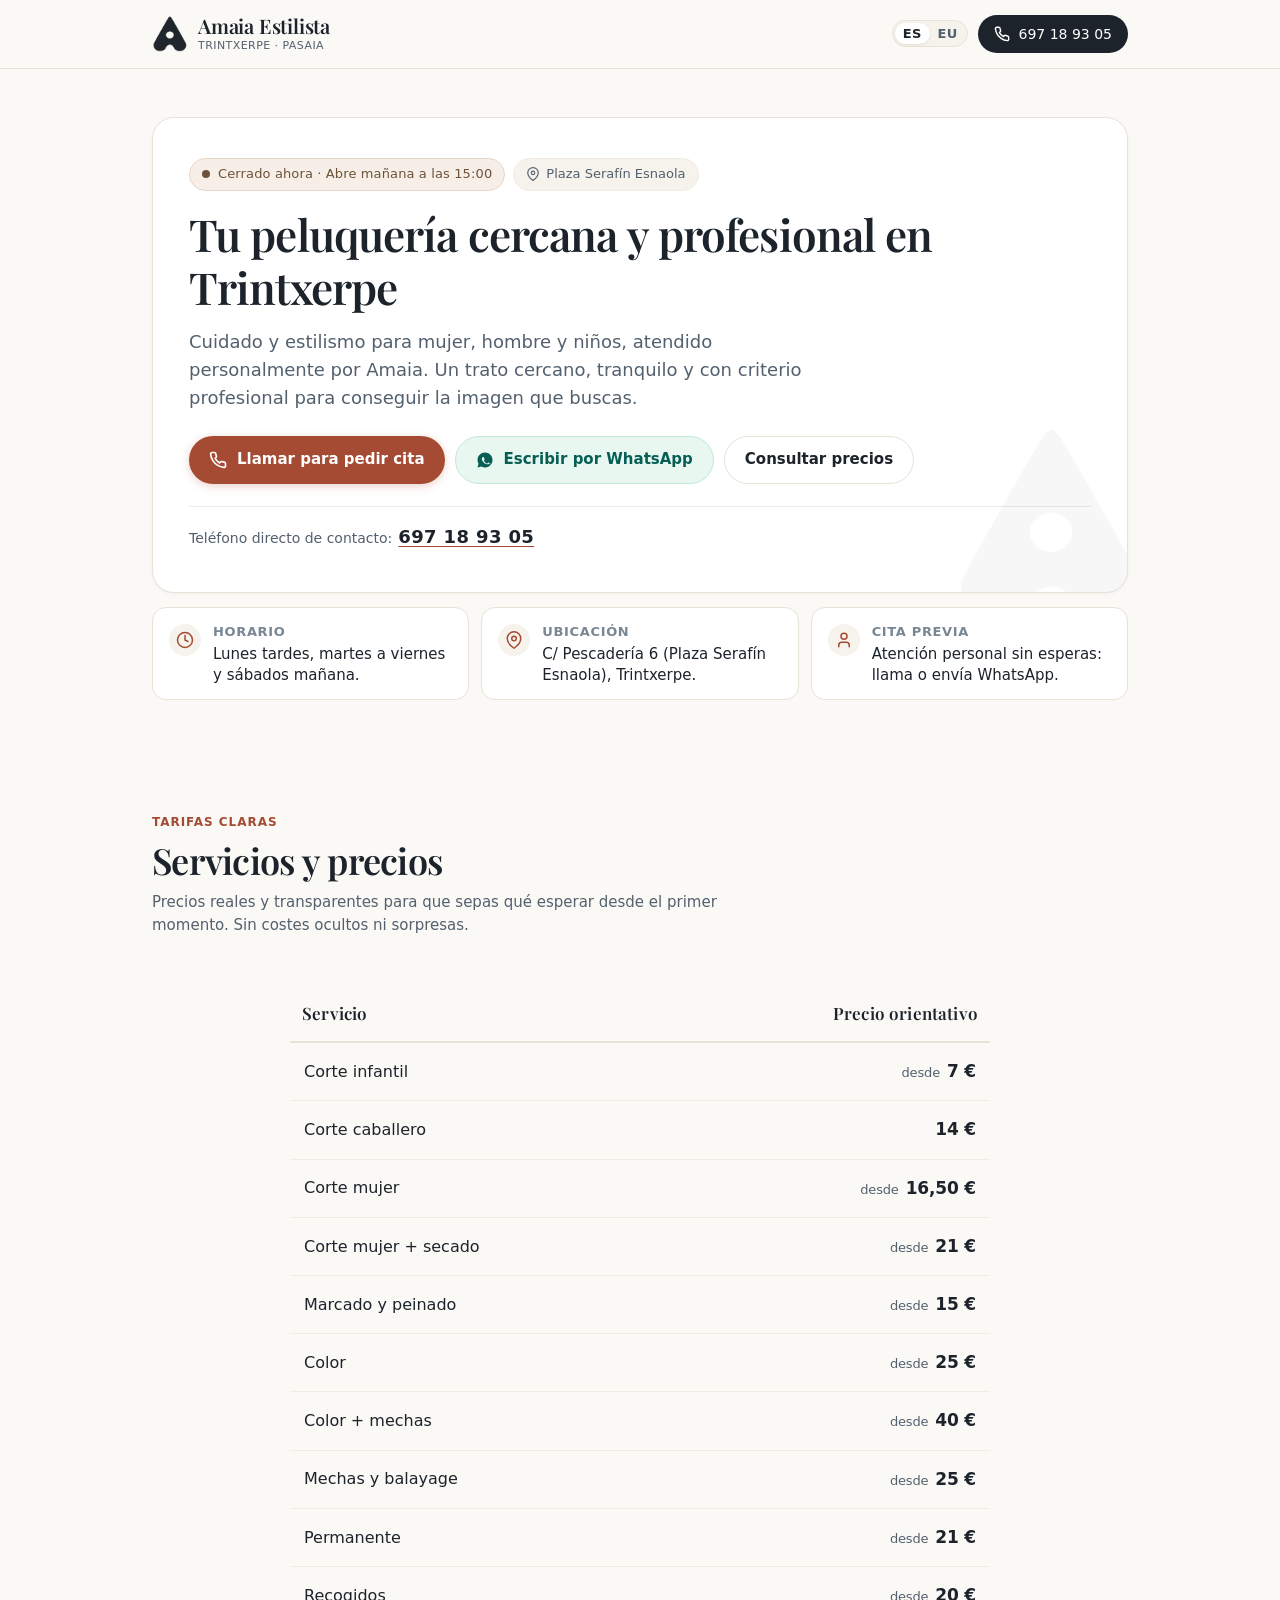
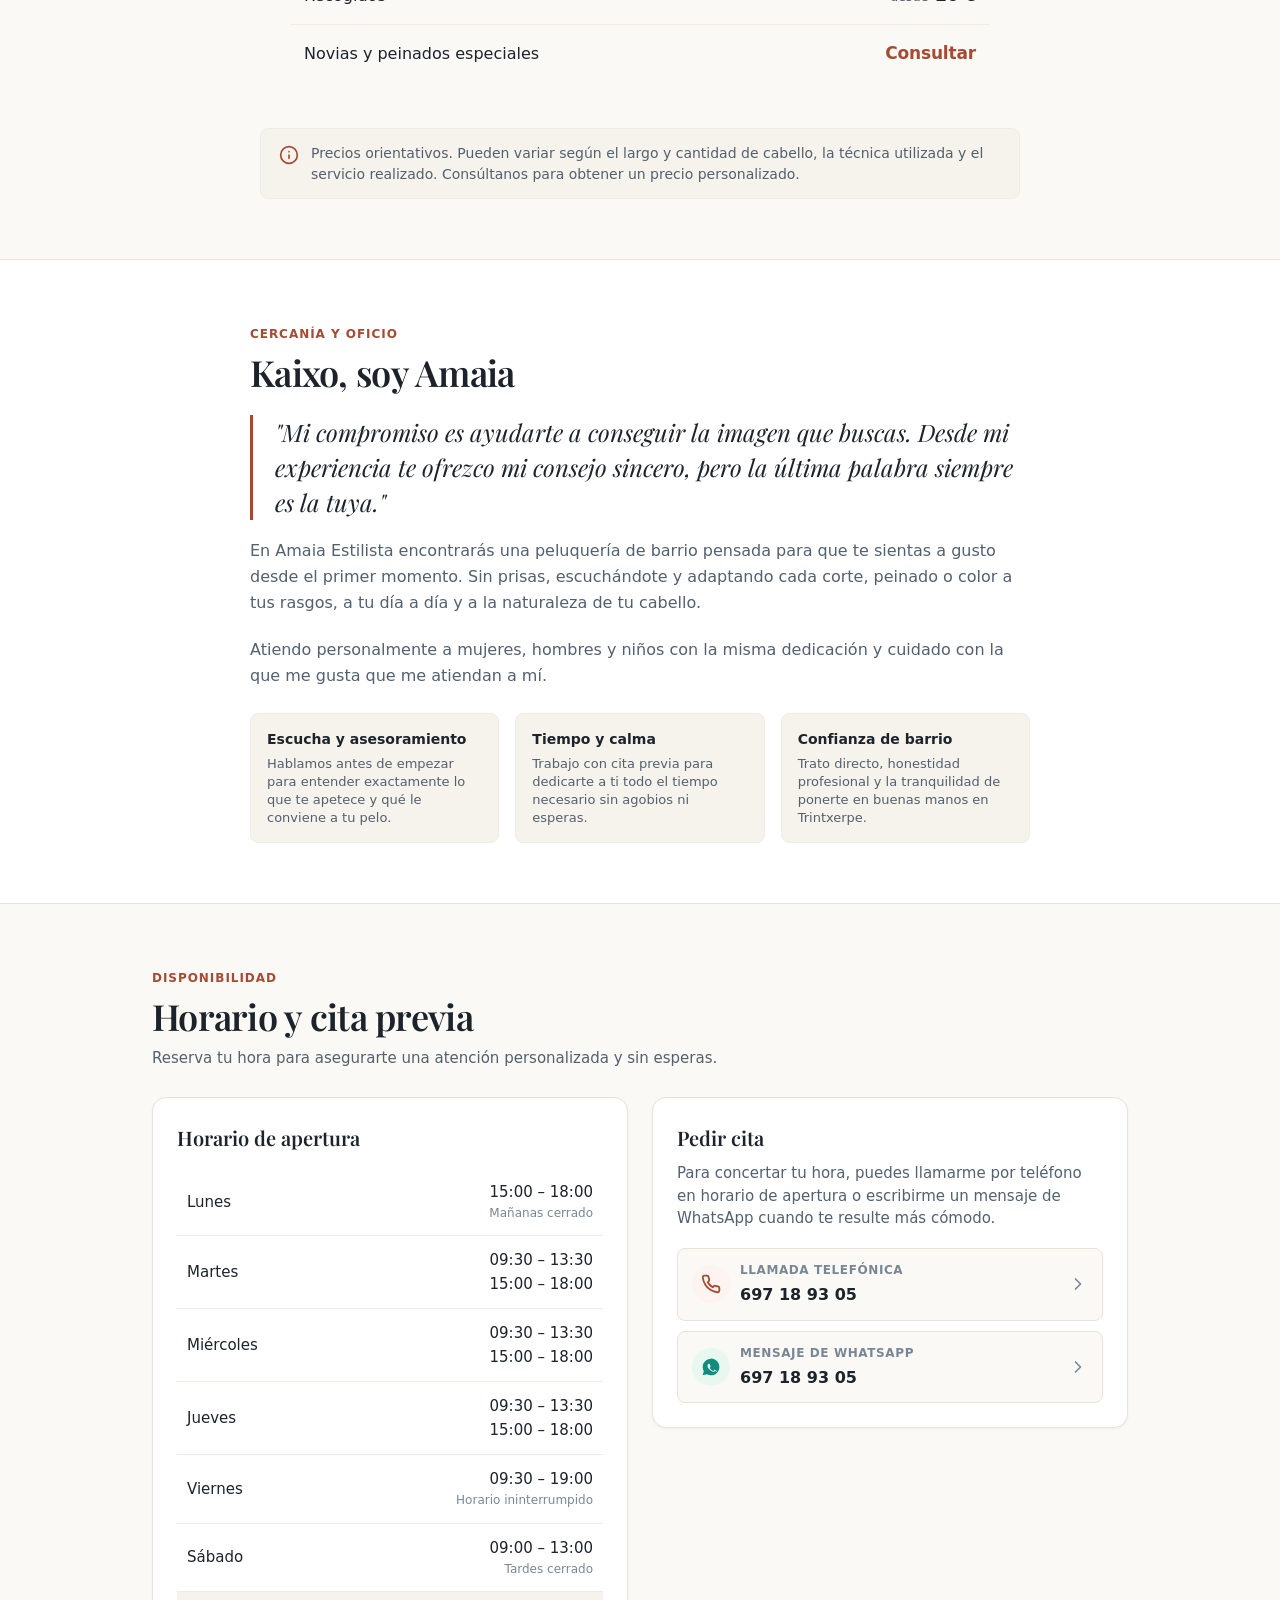
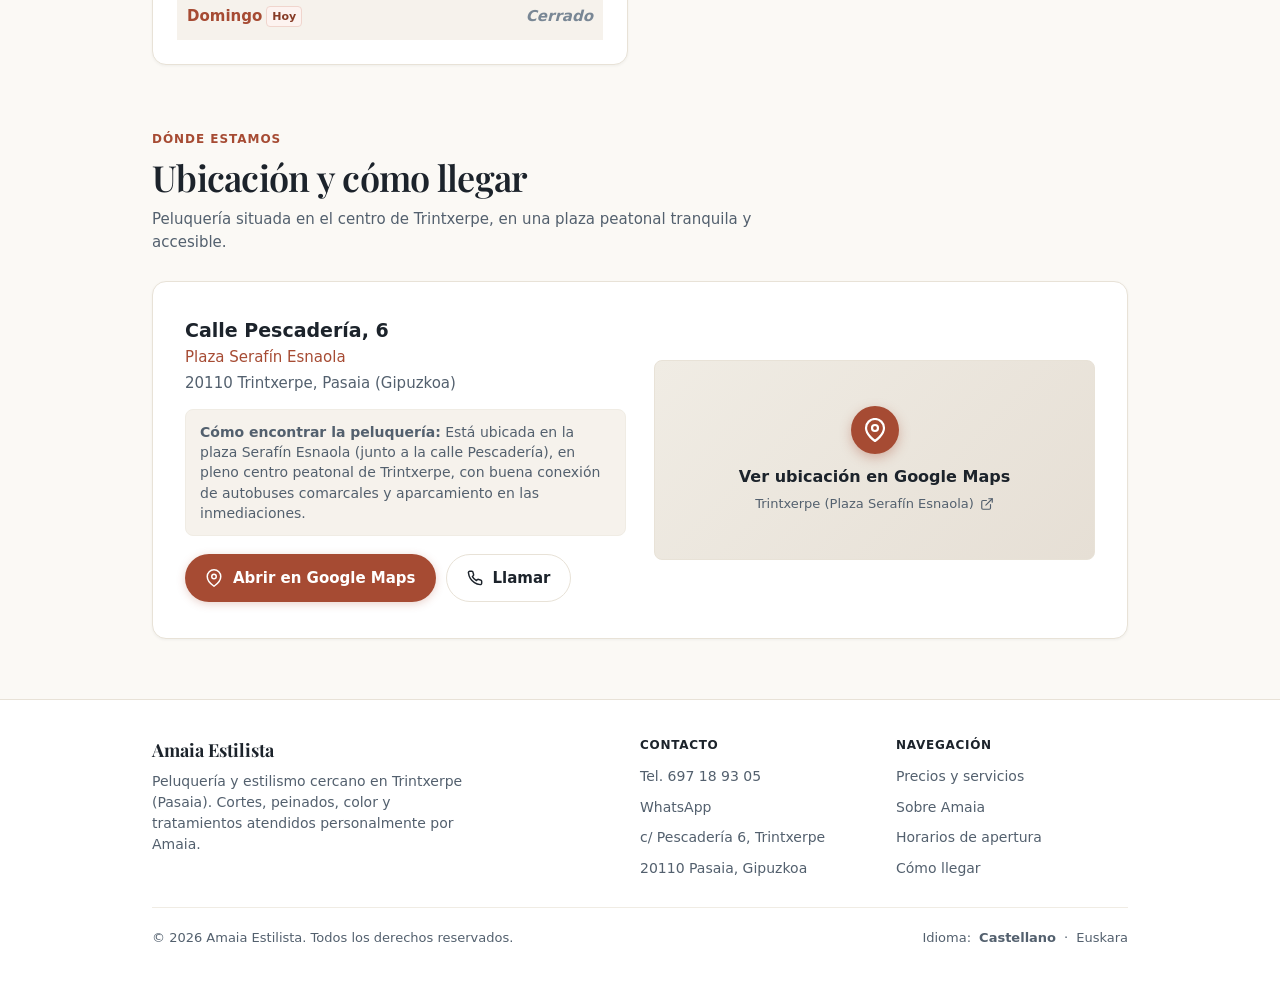
==== commit d123a8bc: "Actualizar listado de precios y texto orientativo en espanol y euskera" ====
--- a/index.html
+++ b/index.html
@@ -103,7 +103,7 @@
   <!-- Cabecera de navegación -->
   <header class="site-header" role="banner">
     <div class="container header-inner">
-      <a href="/" class="brand" aria-label="Amaia Estilista - Inicio">
+      <a href="./" class="brand" aria-label="Amaia Estilista - Inicio">
         <div class="brand-symbol">
           <img src="assets/img/logo-dark-192.png" width="38" height="38" alt="Logotipo original de Amaia Estilista" decoding="async">
         </div>
@@ -216,151 +216,66 @@
           <p class="section-description">Precios reales y transparentes para que sepas qué esperar desde el primer momento. Sin costes ocultos ni sorpresas.</p>
         </header>
 
-        <div class="pricing-grid">
-          <!-- Tarjeta 1: Corte -->
-          <article class="price-card">
-            <div class="card-category-header">
-              <h3 class="category-title">Corte</h3>
-              <span class="category-badge">Mujer, hombre e infantil</span>
-            </div>
-            <ul class="service-list">
-              <li class="service-item">
-                <div class="service-info">
-                  <span class="service-name">Caballero</span>
-                  <span class="service-detail">Corte masculino con técnica y acabado</span>
-                </div>
-                <div class="service-dots" aria-hidden="true"></div>
-                <span class="service-price">13 €</span>
-              </li>
-              <li class="service-item">
-                <div class="service-info">
-                  <span class="service-name">Bebé</span>
-                  <span class="service-detail">Corte con paciencia y cuidado especial</span>
-                </div>
-                <div class="service-dots" aria-hidden="true"></div>
-                <span class="service-price">5 €</span>
-              </li>
-              <li class="service-item">
-                <div class="service-info">
-                  <span class="service-name">Niño</span>
-                  <span class="service-detail">Corte infantil cómodo y actual</span>
-                </div>
-                <div class="service-dots" aria-hidden="true"></div>
-                <span class="service-price">9 €</span>
-              </li>
-              <li class="service-item">
-                <div class="service-info">
-                  <span class="service-name">Niña</span>
-                  <span class="service-detail">Según largo y tipo de cabello</span>
-                </div>
-                <div class="service-dots" aria-hidden="true"></div>
-                <span class="service-price">9 – 16 €</span>
-              </li>
-            </ul>
-            <div class="price-card-footer">
-              <span>* Incluye lavado básico y asesoramiento de corte.</span>
-            </div>
-          </article>
-
-          <!-- Tarjeta 2: Marcado y Peinado -->
-          <article class="price-card">
-            <div class="card-category-header">
-              <h3 class="category-title">Marcado y Peinado</h3>
-              <span class="category-badge">Volumen y forma</span>
-            </div>
-            <ul class="service-list">
-              <li class="service-item">
-                <div class="service-info">
-                  <span class="service-name">Corte y Marcado</span>
-                  <span class="service-detail">Servicio completo de corte con peinado</span>
-                </div>
-                <div class="service-dots" aria-hidden="true"></div>
-                <span class="service-price">27 – 30 €</span>
-              </li>
-              <li class="service-item">
-                <div class="service-info">
-                  <span class="service-name">Marcado</span>
-                  <span class="service-detail">Lavado, peinado y secado con estilo</span>
-                </div>
-                <div class="service-dots" aria-hidden="true"></div>
-                <span class="service-price">14 – 17 €</span>
-              </li>
-            </ul>
-            <div class="price-card-footer">
-              <span>* Rango según la longitud y volumen de la melena.</span>
-            </div>
-          </article>
-
-          <!-- Tarjeta 3: Color y Mechas -->
-          <article class="price-card">
-            <div class="card-category-header">
-              <h3 class="category-title">Color y Mechas</h3>
-              <span class="category-badge">Técnica y brillo</span>
-            </div>
-            <ul class="service-list">
-              <li class="service-item">
-                <div class="service-info">
-                  <span class="service-name">Color</span>
-                  <span class="service-detail">Tinte uniforme y cobertura cuidando el cabello</span>
-                </div>
-                <div class="service-dots" aria-hidden="true"></div>
-                <span class="service-price">23 – 25 €</span>
-              </li>
-              <li class="service-item">
-                <div class="service-info">
-                  <span class="service-name">Mechas plata</span>
-                  <span class="service-detail">Luz, matices y reflejos con técnica de papel</span>
-                </div>
-                <div class="service-dots" aria-hidden="true"></div>
-                <span class="service-price">18 – 25 €</span>
-              </li>
-              <li class="service-item">
-                <div class="service-info">
-                  <span class="service-name">Mechas peine</span>
-                  <span class="service-detail">Reflejos naturales y toques de luminosidad</span>
-                </div>
-                <div class="service-dots" aria-hidden="true"></div>
-                <span class="service-price">7 €</span>
-              </li>
-            </ul>
-            <div class="price-card-footer">
-              <span>* Consulta si necesitas matización o tratamientos complementarios.</span>
-            </div>
-          </article>
-
-          <!-- Tarjeta 4: Especiales y Tratamientos -->
-          <article class="price-card">
-            <div class="card-category-header">
-              <h3 class="category-title">Especiales</h3>
-              <span class="category-badge">Eventos y alisado</span>
-            </div>
-            <ul class="service-list">
-              <li class="service-item">
-                <div class="service-info">
-                  <span class="service-name">Recogido</span>
-                  <span class="service-detail">Peinados para bodas, celebraciones o eventos</span>
-                </div>
-                <div class="service-dots" aria-hidden="true"></div>
-                <span class="service-price">35 €</span>
-              </li>
-              <li class="service-item">
-                <div class="service-info">
-                  <span class="service-name">Keratina</span>
-                  <span class="service-detail">Tratamiento reparador y antiencrespamiento</span>
-                </div>
-                <div class="service-dots" aria-hidden="true"></div>
-                <span class="service-price">50 – 100 €</span>
-              </li>
-            </ul>
-            <div class="price-card-footer">
-              <span>* El tratamiento de keratina varía según largura y densidad.</span>
-            </div>
-          </article>
+        <div class="pricing-card pricing-table-card">
+          <table class="pricing-table" aria-label="Listado de servicios y precios orientativos">
+            <thead>
+              <tr>
+                <th scope="col" class="pricing-th-service">Servicio</th>
+                <th scope="col" class="pricing-th-price">Precio orientativo</th>
+              </tr>
+            </thead>
+            <tbody>
+              <tr>
+                <td class="pricing-service-name">Corte infantil</td>
+                <td class="pricing-service-price"><span class="price-prefix">desde </span><strong>7 €</strong></td>
+              </tr>
+              <tr>
+                <td class="pricing-service-name">Corte caballero</td>
+                <td class="pricing-service-price"><strong>14 €</strong></td>
+              </tr>
+              <tr>
+                <td class="pricing-service-name">Corte mujer</td>
+                <td class="pricing-service-price"><span class="price-prefix">desde </span><strong>16,50 €</strong></td>
+              </tr>
+              <tr>
+                <td class="pricing-service-name">Corte mujer + secado</td>
+                <td class="pricing-service-price"><span class="price-prefix">desde </span><strong>21 €</strong></td>
+              </tr>
+              <tr>
+                <td class="pricing-service-name">Marcado y peinado</td>
+                <td class="pricing-service-price"><span class="price-prefix">desde </span><strong>15 €</strong></td>
+              </tr>
+              <tr>
+                <td class="pricing-service-name">Color</td>
+                <td class="pricing-service-price"><span class="price-prefix">desde </span><strong>25 €</strong></td>
+              </tr>
+              <tr>
+                <td class="pricing-service-name">Color + mechas</td>
+                <td class="pricing-service-price"><span class="price-prefix">desde </span><strong>40 €</strong></td>
+              </tr>
+              <tr>
+                <td class="pricing-service-name">Mechas y balayage</td>
+                <td class="pricing-service-price"><span class="price-prefix">desde </span><strong>25 €</strong></td>
+              </tr>
+              <tr>
+                <td class="pricing-service-name">Permanente</td>
+                <td class="pricing-service-price"><span class="price-prefix">desde </span><strong>21 €</strong></td>
+              </tr>
+              <tr>
+                <td class="pricing-service-name">Recogidos</td>
+                <td class="pricing-service-price"><span class="price-prefix">desde </span><strong>20 €</strong></td>
+              </tr>
+              <tr>
+                <td class="pricing-service-name">Novias y peinados especiales</td>
+                <td class="pricing-service-price"><strong class="price-consult">Consultar</strong></td>
+              </tr>
+            </tbody>
+          </table>
         </div>
 
         <div class="pricing-clarification">
           <svg class="pricing-clarification-icon" width="20" height="20" viewBox="0 0 24 24" fill="none" stroke="currentColor" stroke-width="2" stroke-linecap="round" stroke-linejoin="round" aria-hidden="true"><circle cx="12" cy="12" r="10"></circle><line x1="12" y1="16" x2="12" y2="12"></line><line x1="12" y1="8" x2="12.01" y2="8"></line></svg>
-          <p>Los precios que muestran un rango dependen principalmente del largo, cantidad y grosor del cabello. Si tienes alguna consulta sobre un cambio de look o trabajo concreto, pregúntame por teléfono o WhatsApp sin ningún compromiso.</p>
+          <p>Precios orientativos. Pueden variar según el largo y cantidad de cabello, la técnica utilizada y el servicio realizado. Consúltanos para obtener un precio personalizado.</p>
         </div>
       </div>
     </section>
--- a/assets/css/style.css
+++ b/assets/css/style.css
@@ -803,8 +803,149 @@
   color: var(--color-ink-subtle);
 }
 
+.pricing-table-card {
+  max-width: 760px;
+  margin: 0 auto;
+  padding: 16px 18px;
+  overflow-x: auto;
+}
+
+@media (min-width: 640px) {
+  .pricing-table-card {
+    padding: 24px 30px;
+  }
+}
+
+.pricing-table-card:hover {
+  transform: none;
+  box-shadow: var(--shadow-sm);
+}
+
+.pricing-table {
+  width: 100%;
+  border-collapse: collapse;
+}
+
+.pricing-table thead tr {
+  border-bottom: 2px solid var(--color-border);
+}
+
+.pricing-table th {
+  padding: 12px 12px 14px 12px;
+  font-family: var(--font-display);
+  font-size: 1.0625rem;
+  font-weight: 600;
+  color: var(--color-ink);
+  letter-spacing: 0.01em;
+}
+
+.pricing-table th.pricing-th-service {
+  text-align: left;
+}
+
+.pricing-table th.pricing-th-price {
+  text-align: right;
+  white-space: nowrap;
+}
+
+.pricing-table tbody tr {
+  border-bottom: 1px solid var(--color-border-light);
+  transition: background-color 0.15s ease;
+}
+
+.pricing-table tbody tr:last-child {
+  border-bottom: none;
+}
+
+.pricing-table tbody tr:hover {
+  background-color: var(--color-surface-soft);
+}
+
+.pricing-table td {
+  padding: 13px 12px;
+  vertical-align: middle;
+}
+
+@media (min-width: 640px) {
+  .pricing-table td {
+    padding: 15px 14px;
+  }
+}
+
+.pricing-service-name {
+  font-size: 0.9375rem;
+  font-weight: 500;
+  color: var(--color-ink);
+  line-height: 1.35;
+}
+
+@media (min-width: 640px) {
+  .pricing-service-name {
+    font-size: 1rem;
+  }
+}
+
+.pricing-service-price {
+  text-align: right;
+  font-size: 0.9375rem;
+  color: var(--color-ink);
+  white-space: nowrap;
+  font-variant-numeric: tabular-nums;
+  letter-spacing: -0.01em;
+}
+
+@media (min-width: 640px) {
+  .pricing-service-price {
+    font-size: 1.0625rem;
+  }
+}
+
+.pricing-service-price strong {
+  font-weight: 700;
+  color: var(--color-ink);
+}
+
+.pricing-service-price .price-prefix {
+  font-size: 0.8125rem;
+  color: var(--color-ink-muted);
+  font-weight: 400;
+  margin-right: 3px;
+}
+
+.pricing-service-price .price-suffix {
+  font-size: 0.8125rem;
+  color: var(--color-ink-muted);
+  font-weight: 400;
+  margin-left: 3px;
+}
+
+.pricing-service-price .price-consult {
+  color: var(--color-accent);
+  font-weight: 700;
+}
+
+@media (max-width: 480px) {
+  .pricing-table-card {
+    padding: 10px 12px;
+  }
+  .pricing-table th {
+    padding: 10px 8px;
+    font-size: 0.9375rem;
+  }
+  .pricing-table td {
+    padding: 11px 8px;
+  }
+  .pricing-service-name {
+    font-size: 0.875rem;
+  }
+  .pricing-service-price {
+    font-size: 0.875rem;
+  }
+}
+
 .pricing-clarification {
-  margin-top: 20px;
+  max-width: 760px;
+  margin: 22px auto 0;
   padding: 14px 18px;
   background: var(--color-surface-soft);
   border-radius: var(--radius-sm);
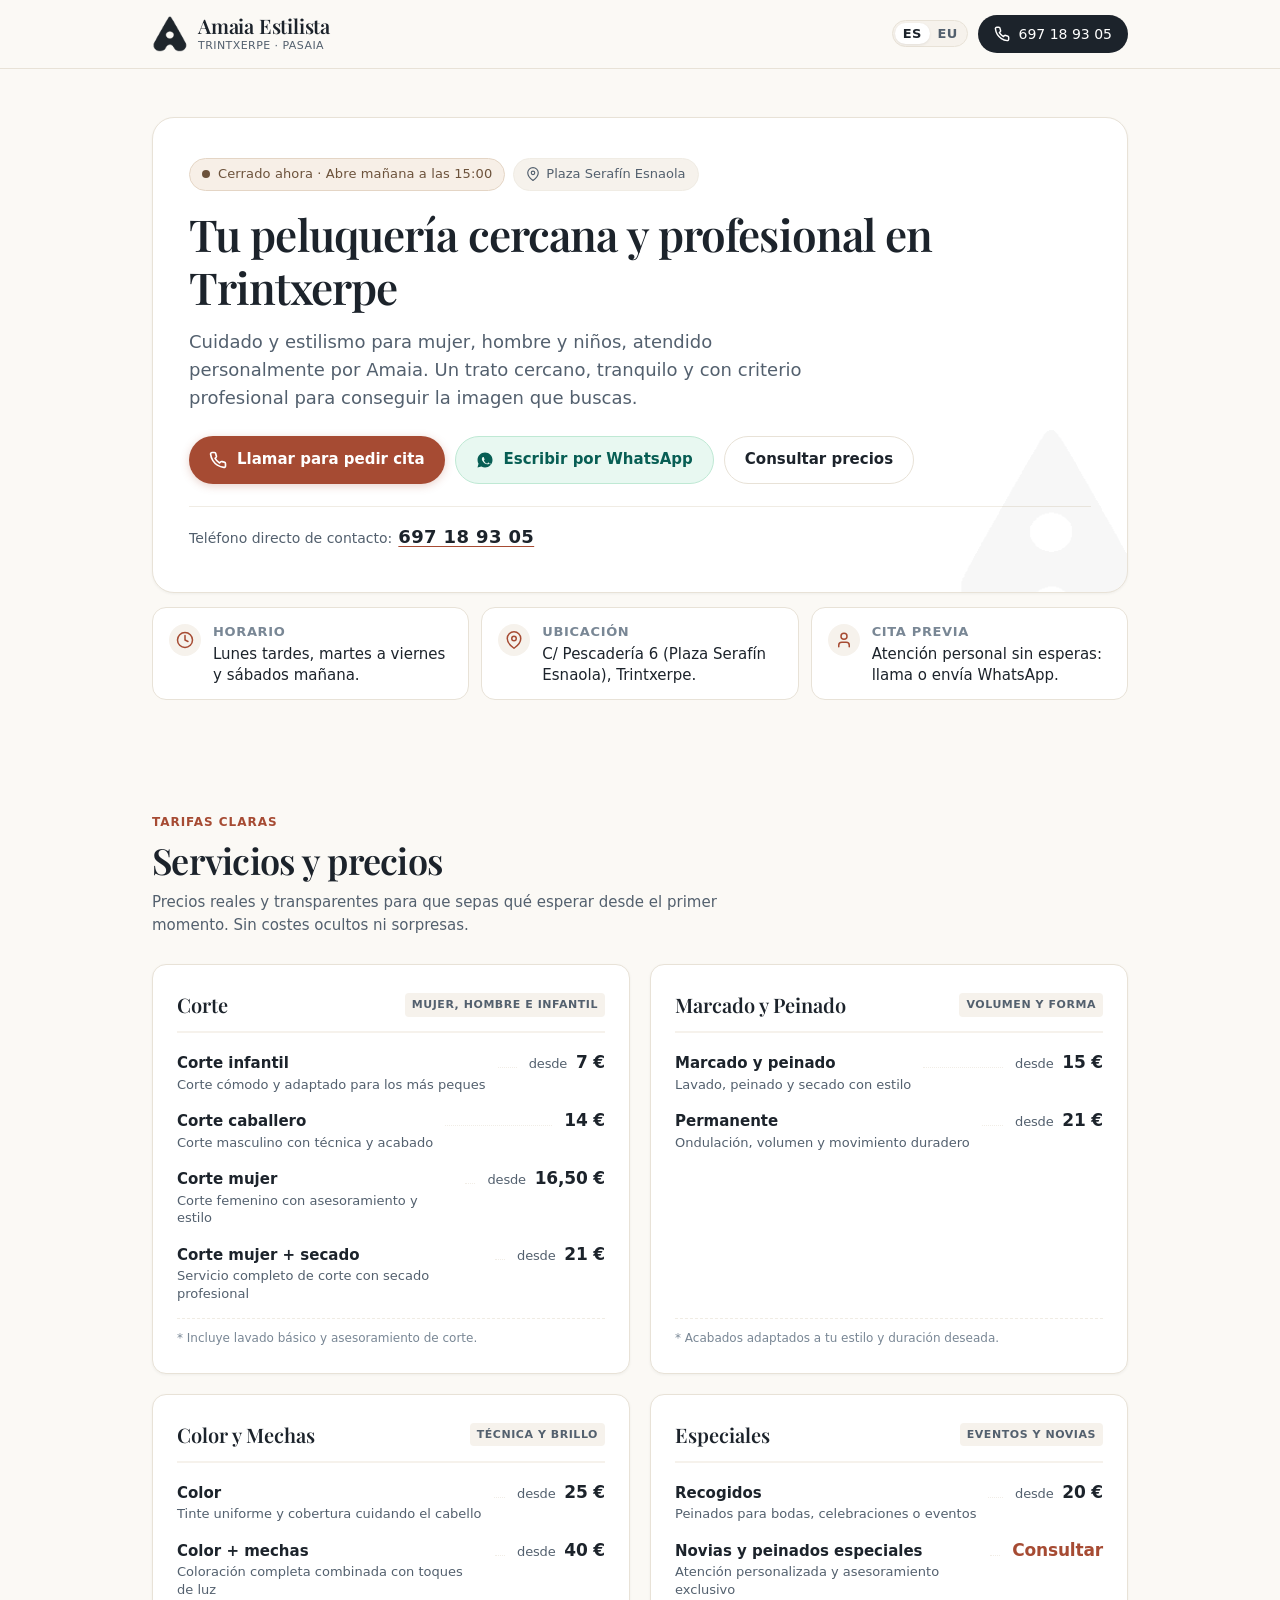
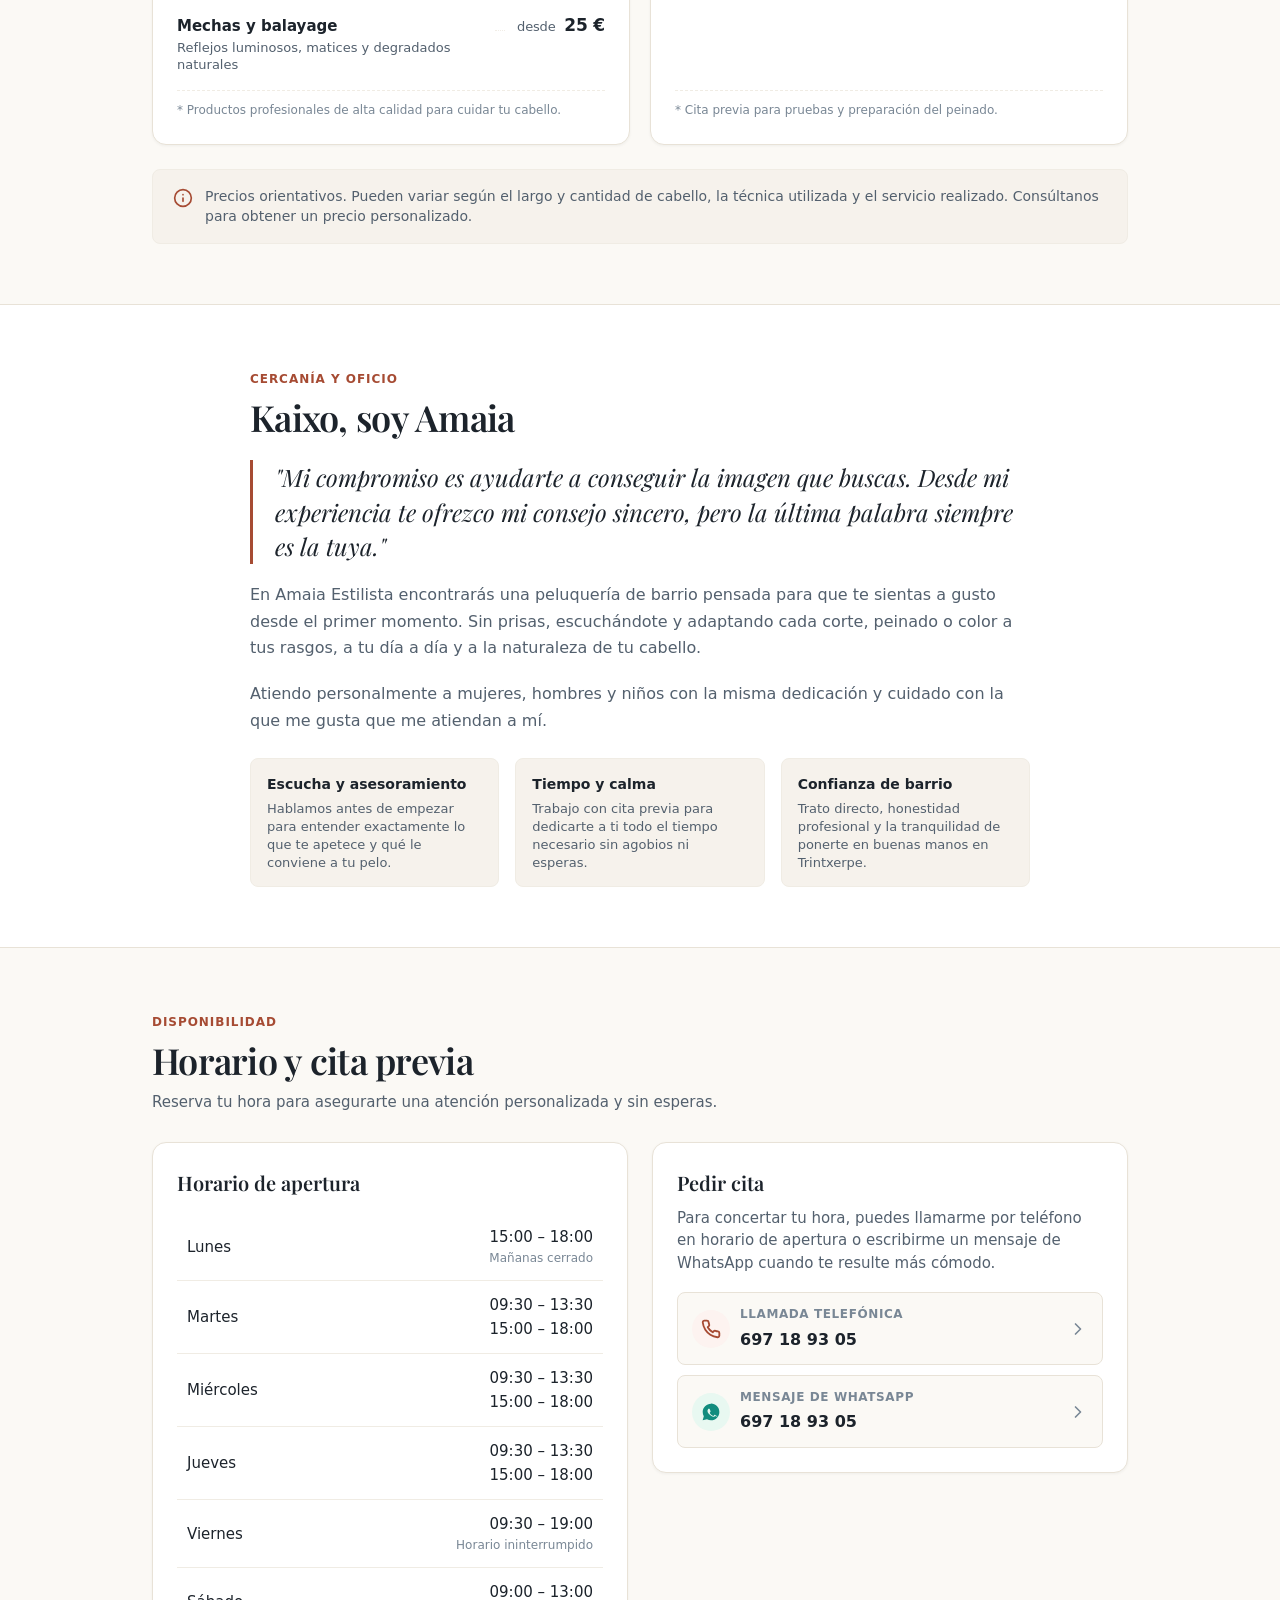
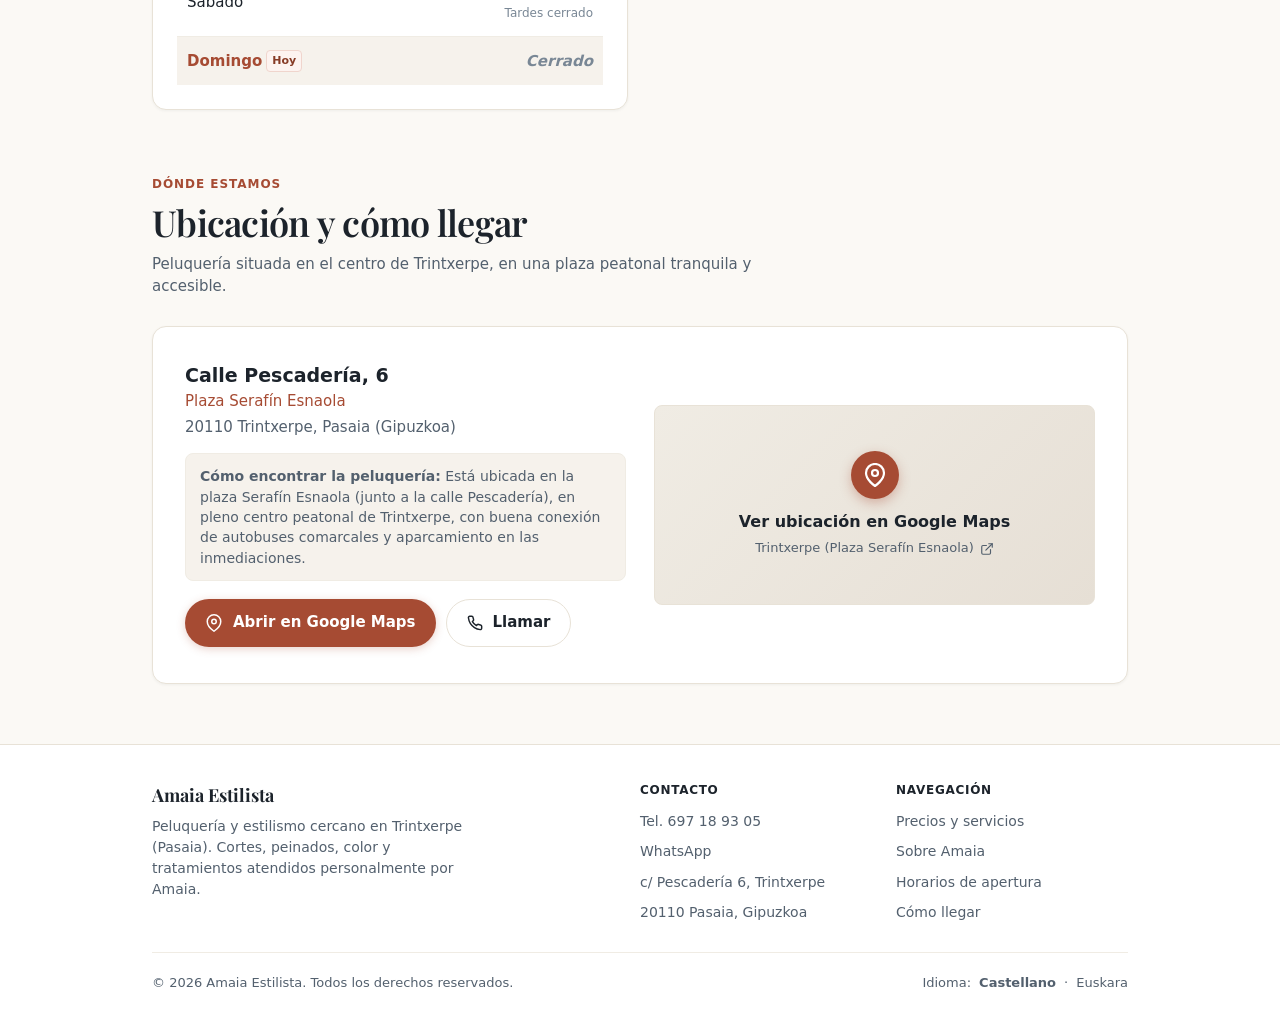
==== commit 1b334c17: "Restaurar diseno de 4 tarjetas elegantes para el listado de precios" ====
--- a/index.html
+++ b/index.html
@@ -216,61 +216,146 @@
           <p class="section-description">Precios reales y transparentes para que sepas qué esperar desde el primer momento. Sin costes ocultos ni sorpresas.</p>
         </header>
 
-        <div class="pricing-card pricing-table-card">
-          <table class="pricing-table" aria-label="Listado de servicios y precios orientativos">
-            <thead>
-              <tr>
-                <th scope="col" class="pricing-th-service">Servicio</th>
-                <th scope="col" class="pricing-th-price">Precio orientativo</th>
-              </tr>
-            </thead>
-            <tbody>
-              <tr>
-                <td class="pricing-service-name">Corte infantil</td>
-                <td class="pricing-service-price"><span class="price-prefix">desde </span><strong>7 €</strong></td>
-              </tr>
-              <tr>
-                <td class="pricing-service-name">Corte caballero</td>
-                <td class="pricing-service-price"><strong>14 €</strong></td>
-              </tr>
-              <tr>
-                <td class="pricing-service-name">Corte mujer</td>
-                <td class="pricing-service-price"><span class="price-prefix">desde </span><strong>16,50 €</strong></td>
-              </tr>
-              <tr>
-                <td class="pricing-service-name">Corte mujer + secado</td>
-                <td class="pricing-service-price"><span class="price-prefix">desde </span><strong>21 €</strong></td>
-              </tr>
-              <tr>
-                <td class="pricing-service-name">Marcado y peinado</td>
-                <td class="pricing-service-price"><span class="price-prefix">desde </span><strong>15 €</strong></td>
-              </tr>
-              <tr>
-                <td class="pricing-service-name">Color</td>
-                <td class="pricing-service-price"><span class="price-prefix">desde </span><strong>25 €</strong></td>
-              </tr>
-              <tr>
-                <td class="pricing-service-name">Color + mechas</td>
-                <td class="pricing-service-price"><span class="price-prefix">desde </span><strong>40 €</strong></td>
-              </tr>
-              <tr>
-                <td class="pricing-service-name">Mechas y balayage</td>
-                <td class="pricing-service-price"><span class="price-prefix">desde </span><strong>25 €</strong></td>
-              </tr>
-              <tr>
-                <td class="pricing-service-name">Permanente</td>
-                <td class="pricing-service-price"><span class="price-prefix">desde </span><strong>21 €</strong></td>
-              </tr>
-              <tr>
-                <td class="pricing-service-name">Recogidos</td>
-                <td class="pricing-service-price"><span class="price-prefix">desde </span><strong>20 €</strong></td>
-              </tr>
-              <tr>
-                <td class="pricing-service-name">Novias y peinados especiales</td>
-                <td class="pricing-service-price"><strong class="price-consult">Consultar</strong></td>
-              </tr>
-            </tbody>
-          </table>
+        <div class="pricing-grid">
+          <!-- Tarjeta 1: Corte -->
+          <article class="price-card">
+            <div class="card-category-header">
+              <h3 class="category-title">Corte</h3>
+              <span class="category-badge">Mujer, hombre e infantil</span>
+            </div>
+            <ul class="service-list">
+              <li class="service-item">
+                <div class="service-info">
+                  <span class="service-name">Corte infantil</span>
+                  <span class="service-detail">Corte cómodo y adaptado para los más peques</span>
+                </div>
+                <div class="service-dots" aria-hidden="true"></div>
+                <span class="service-price"><span class="price-prefix">desde</span> 7 €</span>
+              </li>
+              <li class="service-item">
+                <div class="service-info">
+                  <span class="service-name">Corte caballero</span>
+                  <span class="service-detail">Corte masculino con técnica y acabado</span>
+                </div>
+                <div class="service-dots" aria-hidden="true"></div>
+                <span class="service-price">14 €</span>
+              </li>
+              <li class="service-item">
+                <div class="service-info">
+                  <span class="service-name">Corte mujer</span>
+                  <span class="service-detail">Corte femenino con asesoramiento y estilo</span>
+                </div>
+                <div class="service-dots" aria-hidden="true"></div>
+                <span class="service-price"><span class="price-prefix">desde</span> 16,50 €</span>
+              </li>
+              <li class="service-item">
+                <div class="service-info">
+                  <span class="service-name">Corte mujer + secado</span>
+                  <span class="service-detail">Servicio completo de corte con secado profesional</span>
+                </div>
+                <div class="service-dots" aria-hidden="true"></div>
+                <span class="service-price"><span class="price-prefix">desde</span> 21 €</span>
+              </li>
+            </ul>
+            <div class="price-card-footer">
+              <span>* Incluye lavado básico y asesoramiento de corte.</span>
+            </div>
+          </article>
+
+          <!-- Tarjeta 2: Marcado y Peinado -->
+          <article class="price-card">
+            <div class="card-category-header">
+              <h3 class="category-title">Marcado y Peinado</h3>
+              <span class="category-badge">Volumen y forma</span>
+            </div>
+            <ul class="service-list">
+              <li class="service-item">
+                <div class="service-info">
+                  <span class="service-name">Marcado y peinado</span>
+                  <span class="service-detail">Lavado, peinado y secado con estilo</span>
+                </div>
+                <div class="service-dots" aria-hidden="true"></div>
+                <span class="service-price"><span class="price-prefix">desde</span> 15 €</span>
+              </li>
+              <li class="service-item">
+                <div class="service-info">
+                  <span class="service-name">Permanente</span>
+                  <span class="service-detail">Ondulación, volumen y movimiento duradero</span>
+                </div>
+                <div class="service-dots" aria-hidden="true"></div>
+                <span class="service-price"><span class="price-prefix">desde</span> 21 €</span>
+              </li>
+            </ul>
+            <div class="price-card-footer">
+              <span>* Acabados adaptados a tu estilo y duración deseada.</span>
+            </div>
+          </article>
+
+          <!-- Tarjeta 3: Color y Mechas -->
+          <article class="price-card">
+            <div class="card-category-header">
+              <h3 class="category-title">Color y Mechas</h3>
+              <span class="category-badge">Técnica y brillo</span>
+            </div>
+            <ul class="service-list">
+              <li class="service-item">
+                <div class="service-info">
+                  <span class="service-name">Color</span>
+                  <span class="service-detail">Tinte uniforme y cobertura cuidando el cabello</span>
+                </div>
+                <div class="service-dots" aria-hidden="true"></div>
+                <span class="service-price"><span class="price-prefix">desde</span> 25 €</span>
+              </li>
+              <li class="service-item">
+                <div class="service-info">
+                  <span class="service-name">Color + mechas</span>
+                  <span class="service-detail">Coloración completa combinada con toques de luz</span>
+                </div>
+                <div class="service-dots" aria-hidden="true"></div>
+                <span class="service-price"><span class="price-prefix">desde</span> 40 €</span>
+              </li>
+              <li class="service-item">
+                <div class="service-info">
+                  <span class="service-name">Mechas y balayage</span>
+                  <span class="service-detail">Reflejos luminosos, matices y degradados naturales</span>
+                </div>
+                <div class="service-dots" aria-hidden="true"></div>
+                <span class="service-price"><span class="price-prefix">desde</span> 25 €</span>
+              </li>
+            </ul>
+            <div class="price-card-footer">
+              <span>* Productos profesionales de alta calidad para cuidar tu cabello.</span>
+            </div>
+          </article>
+
+          <!-- Tarjeta 4: Especiales y Eventos -->
+          <article class="price-card">
+            <div class="card-category-header">
+              <h3 class="category-title">Especiales</h3>
+              <span class="category-badge">Eventos y novias</span>
+            </div>
+            <ul class="service-list">
+              <li class="service-item">
+                <div class="service-info">
+                  <span class="service-name">Recogidos</span>
+                  <span class="service-detail">Peinados para bodas, celebraciones o eventos</span>
+                </div>
+                <div class="service-dots" aria-hidden="true"></div>
+                <span class="service-price"><span class="price-prefix">desde</span> 20 €</span>
+              </li>
+              <li class="service-item">
+                <div class="service-info">
+                  <span class="service-name">Novias y peinados especiales</span>
+                  <span class="service-detail">Atención personalizada y asesoramiento exclusivo</span>
+                </div>
+                <div class="service-dots" aria-hidden="true"></div>
+                <span class="service-price service-price-consult">Consultar</span>
+              </li>
+            </ul>
+            <div class="price-card-footer">
+              <span>* Cita previa para pruebas y preparación del peinado.</span>
+            </div>
+          </article>
         </div>
 
         <div class="pricing-clarification">
--- a/assets/css/style.css
+++ b/assets/css/style.css
@@ -803,150 +803,28 @@
   color: var(--color-ink-subtle);
 }
 
-.pricing-table-card {
-  max-width: 760px;
-  margin: 0 auto;
-  padding: 16px 18px;
-  overflow-x: auto;
-}
-
-@media (min-width: 640px) {
-  .pricing-table-card {
-    padding: 24px 30px;
-  }
-}
-
-.pricing-table-card:hover {
-  transform: none;
-  box-shadow: var(--shadow-sm);
-}
-
-.pricing-table {
-  width: 100%;
-  border-collapse: collapse;
-}
-
-.pricing-table thead tr {
-  border-bottom: 2px solid var(--color-border);
-}
-
-.pricing-table th {
-  padding: 12px 12px 14px 12px;
-  font-family: var(--font-display);
-  font-size: 1.0625rem;
-  font-weight: 600;
-  color: var(--color-ink);
-  letter-spacing: 0.01em;
-}
-
-.pricing-table th.pricing-th-service {
-  text-align: left;
-}
-
-.pricing-table th.pricing-th-price {
-  text-align: right;
-  white-space: nowrap;
-}
-
-.pricing-table tbody tr {
-  border-bottom: 1px solid var(--color-border-light);
-  transition: background-color 0.15s ease;
-}
-
-.pricing-table tbody tr:last-child {
-  border-bottom: none;
-}
-
-.pricing-table tbody tr:hover {
-  background-color: var(--color-surface-soft);
-}
-
-.pricing-table td {
-  padding: 13px 12px;
-  vertical-align: middle;
-}
-
-@media (min-width: 640px) {
-  .pricing-table td {
-    padding: 15px 14px;
-  }
-}
-
-.pricing-service-name {
-  font-size: 0.9375rem;
+.service-price .price-prefix {
+  font-size: 0.8125rem;
   font-weight: 500;
-  color: var(--color-ink);
-  line-height: 1.35;
-}
-
-@media (min-width: 640px) {
-  .pricing-service-name {
-    font-size: 1rem;
-  }
-}
-
-.pricing-service-price {
-  text-align: right;
-  font-size: 0.9375rem;
-  color: var(--color-ink);
-  white-space: nowrap;
-  font-variant-numeric: tabular-nums;
-  letter-spacing: -0.01em;
-}
-
-@media (min-width: 640px) {
-  .pricing-service-price {
-    font-size: 1.0625rem;
-  }
-}
-
-.pricing-service-price strong {
-  font-weight: 700;
-  color: var(--color-ink);
-}
-
-.pricing-service-price .price-prefix {
+  color: var(--color-ink-muted);
+  margin-right: 3px;
+}
+
+.service-price .price-suffix {
   font-size: 0.8125rem;
-  color: var(--color-ink-muted);
-  font-weight: 400;
-  margin-right: 3px;
-}
-
-.pricing-service-price .price-suffix {
-  font-size: 0.8125rem;
-  color: var(--color-ink-muted);
-  font-weight: 400;
+  font-weight: 500;
+  color: var(--color-ink-muted);
   margin-left: 3px;
 }
 
-.pricing-service-price .price-consult {
+.service-price-consult {
   color: var(--color-accent);
   font-weight: 700;
 }
 
-@media (max-width: 480px) {
-  .pricing-table-card {
-    padding: 10px 12px;
-  }
-  .pricing-table th {
-    padding: 10px 8px;
-    font-size: 0.9375rem;
-  }
-  .pricing-table td {
-    padding: 11px 8px;
-  }
-  .pricing-service-name {
-    font-size: 0.875rem;
-  }
-  .pricing-service-price {
-    font-size: 0.875rem;
-  }
-}
-
 .pricing-clarification {
-  max-width: 760px;
-  margin: 22px auto 0;
-  padding: 14px 18px;
+  margin-top: 24px;
+  padding: 16px 20px;
   background: var(--color-surface-soft);
   border-radius: var(--radius-sm);
   border: 1px solid var(--color-border-light);
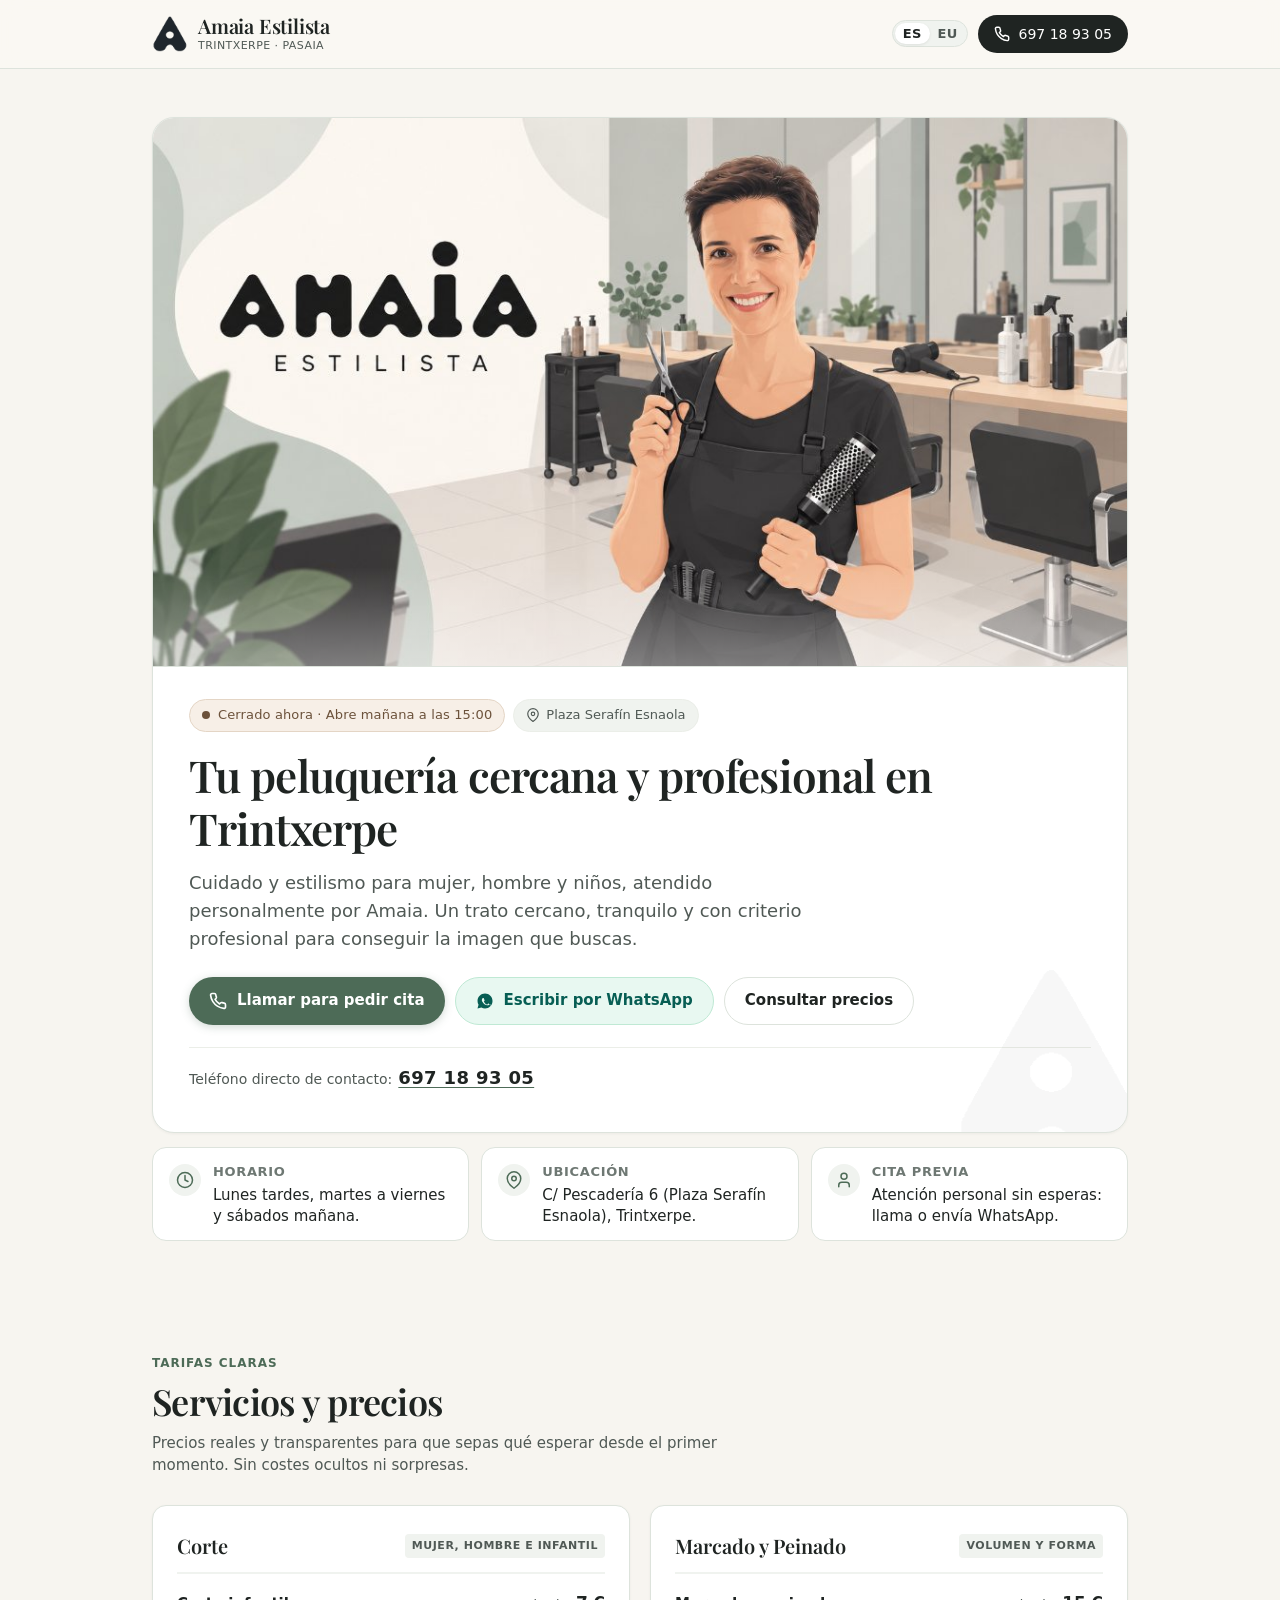
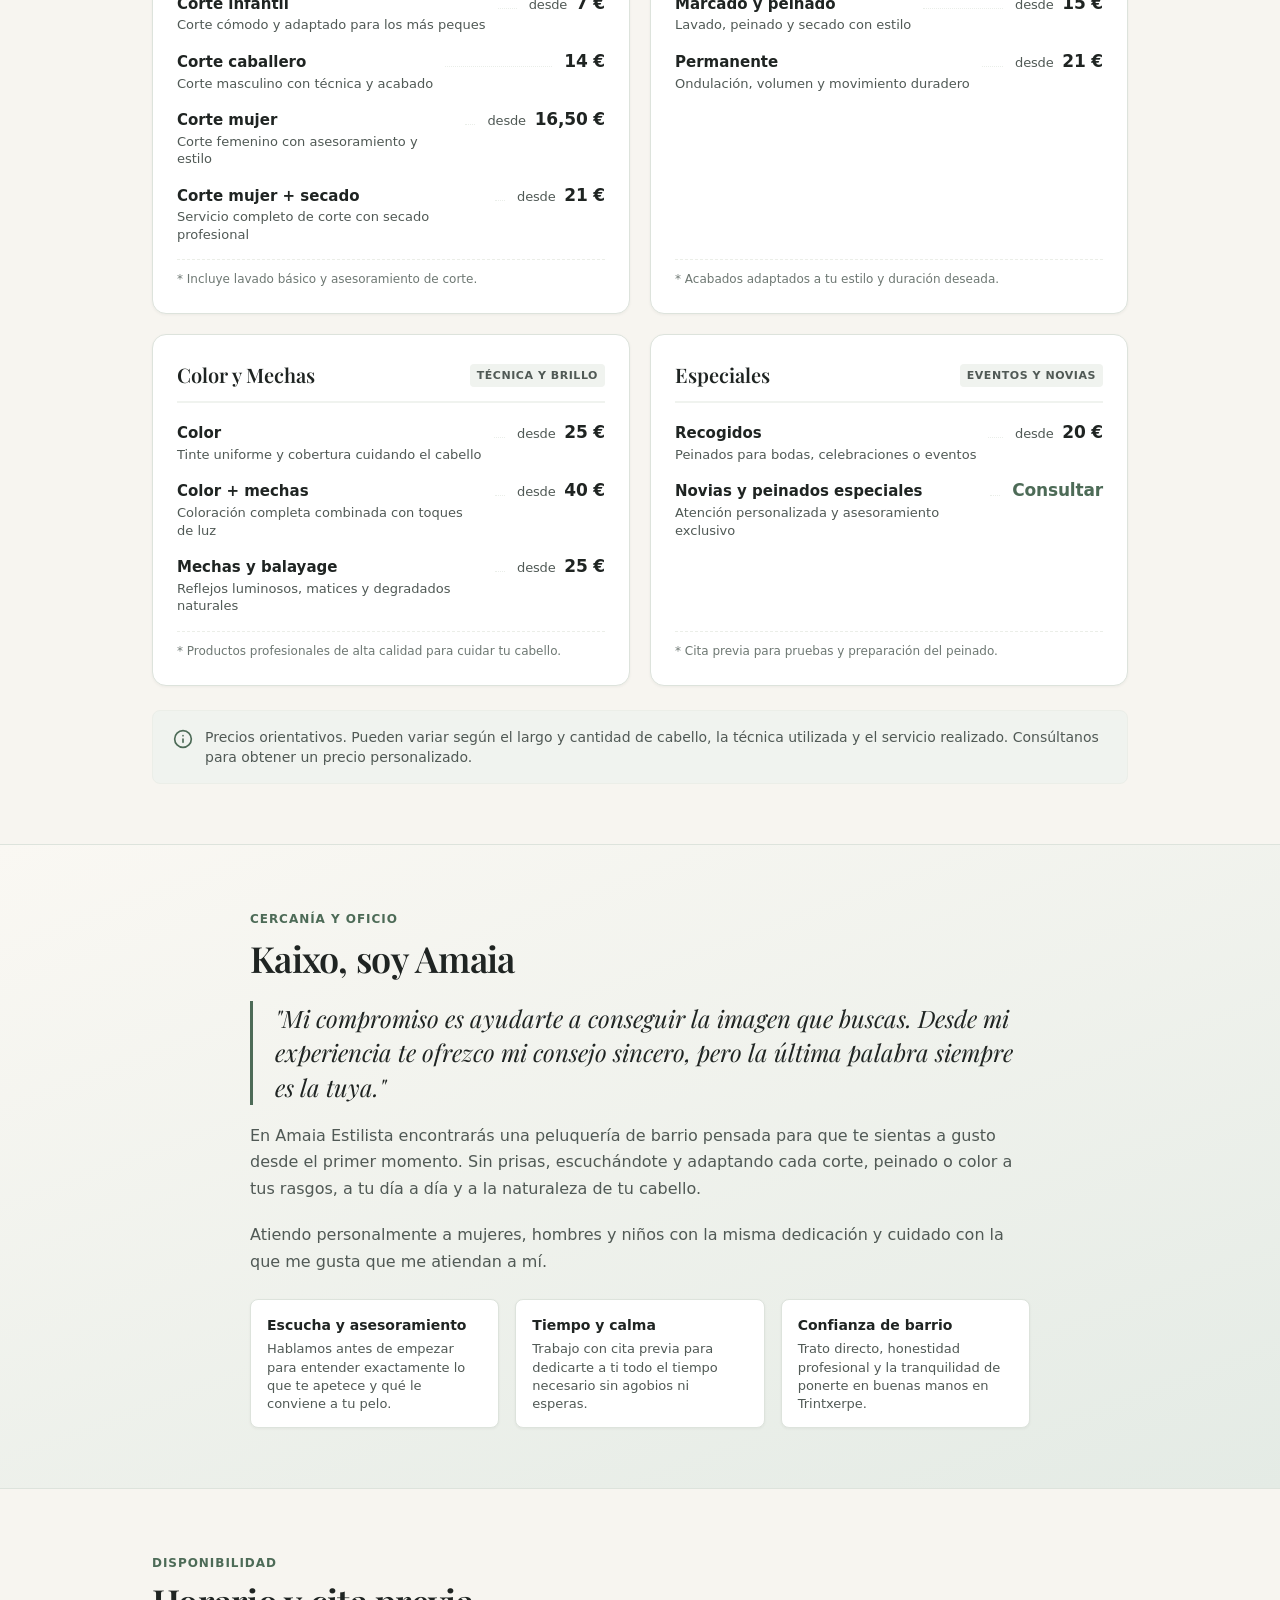
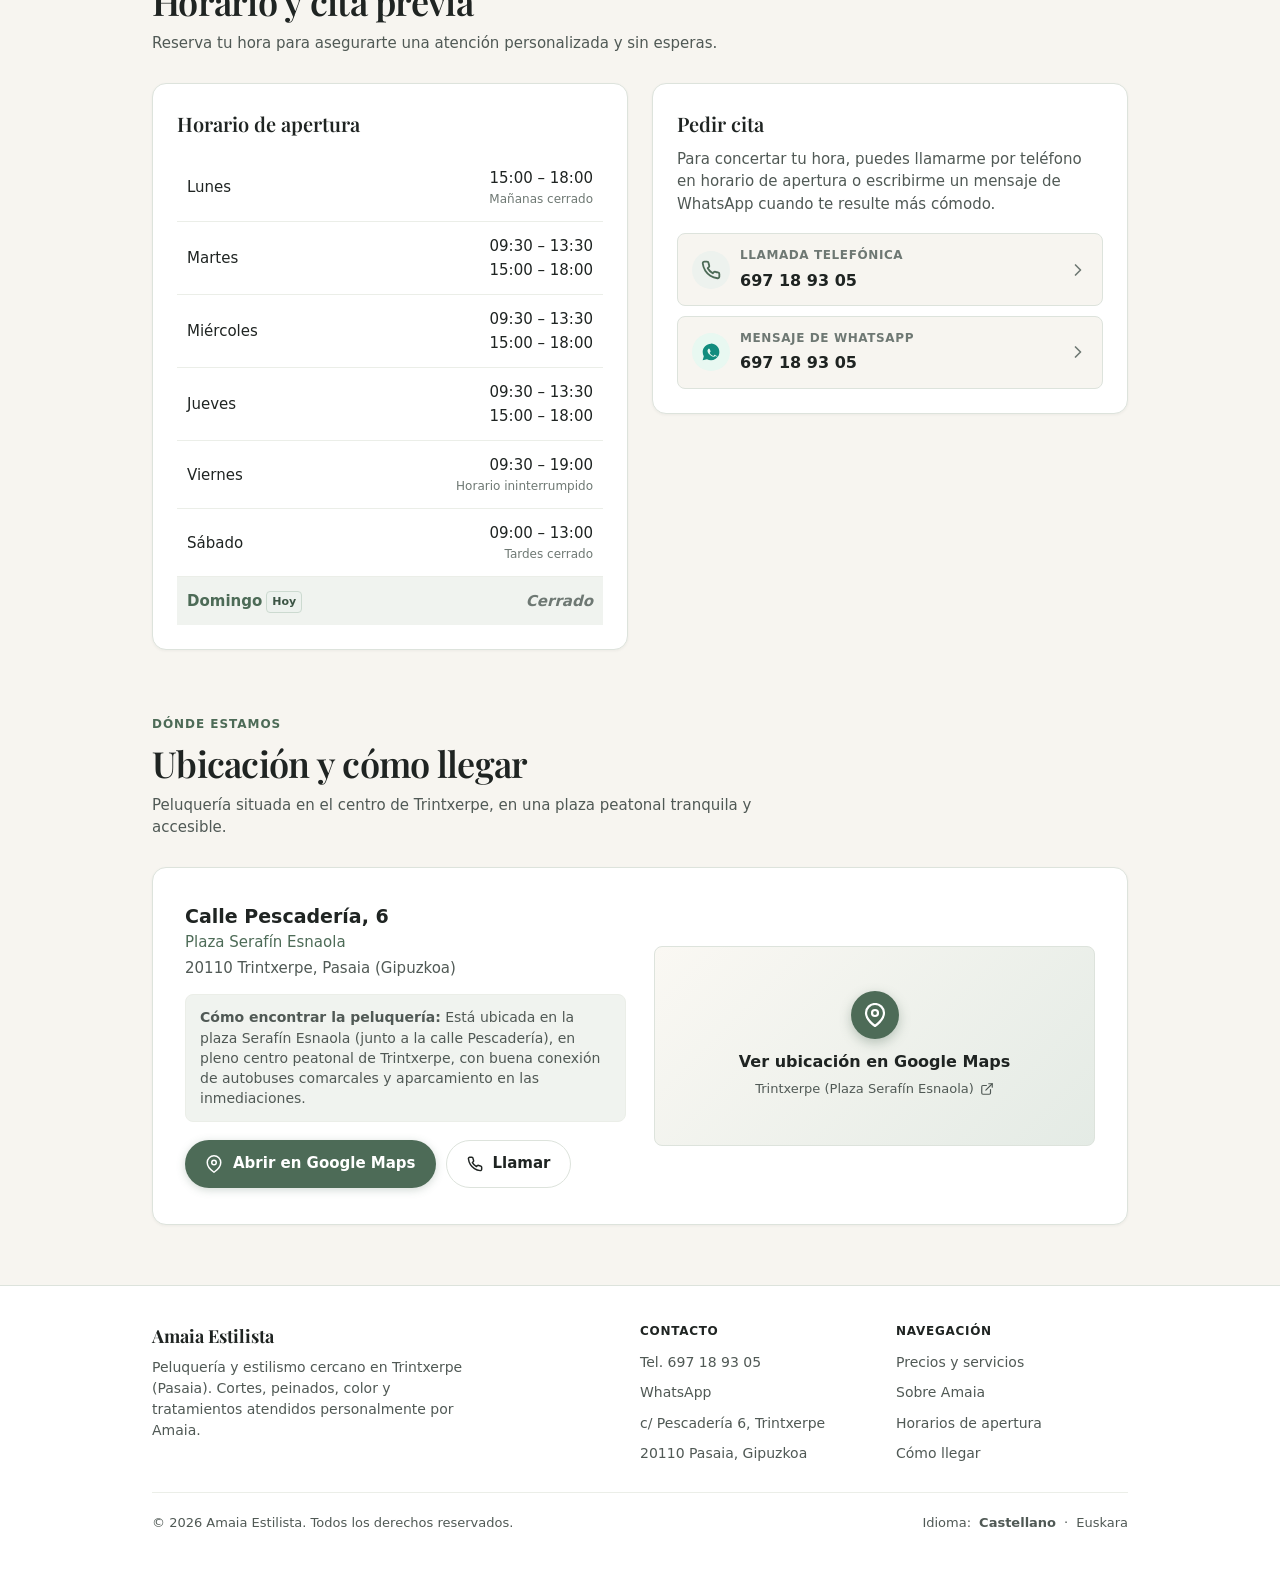
==== commit b4ae78af: "Nuevo diseno: encabezado ilustrado y paleta salvia/crema coherente con la imagen de marca" ====
--- a/index.html
+++ b/index.html
@@ -18,10 +18,10 @@
   <meta property="og:title" content="Amaia Estilista | Peluquería en Trintxerpe, Pasaia">
   <meta property="og:description" content="Peluquería profesional y cercana en Trintxerpe. Cortes, peinados, color y tratamientos personalizados. Cita previa: 697 18 93 05.">
   <meta property="og:url" content="https://amaiaestilista.com/">
-  <meta property="og:image" content="https://amaiaestilista.com/assets/img/logo-dark-192.png">
+  <meta property="og:image" content="https://amaiaestilista.com/assets/img/encabezado-amaia.jpg">
   <meta property="og:locale" content="es_ES">
   <meta property="og:locale:alternate" content="eu_ES">
-  <meta name="twitter:card" content="summary">
+  <meta name="twitter:card" content="summary_large_image">
 
   <!-- Iconos -->
   <link rel="icon" type="image/png" sizes="32x32" href="assets/img/favicon-32x32.png">
@@ -136,6 +136,11 @@
     <section class="hero-section" aria-label="Presentación de la peluquería">
       <div class="container">
         <div class="hero-card">
+          <!-- Encabezado ilustrado de marca -->
+          <figure class="hero-media">
+            <img src="assets/img/encabezado-amaia.jpg" width="1024" height="576" alt="Amaia Estilista: ilustración de Amaia con tijeras y cepillo en su peluquería de Trintxerpe" fetchpriority="high" decoding="async">
+          </figure>
+
           <div class="hero-meta-row">
             <div id="business-status" class="status-badge open">
               <span class="status-dot" aria-hidden="true"></span>
--- a/assets/css/style.css
+++ b/assets/css/style.css
@@ -9,22 +9,28 @@
   --font-body: system-ui, -apple-system, BlinkMacSystemFont, "Segoe UI", Roboto, "Helvetica Neue", Arial, sans-serif;
   --font-mono: ui-monospace, SFMono-Regular, Menlo, Monaco, Consolas, monospace;
 
-  /* Paleta cromática */
-  --color-bg: #FBF9F5;
+  /* Paleta cromática (derivada del encabezado: crema, salvia y carbón) */
+  --color-bg: #F7F5F0;
   --color-surface: #FFFFFF;
-  --color-surface-soft: #F6F2EC;
-  --color-surface-hover: #F2ECE3;
-  --color-ink: #1C232B;
-  --color-ink-muted: #53606E;
-  --color-ink-subtle: #798795;
-  --color-border: #E8E2D7;
-  --color-border-light: #F0ECE4;
-
-  /* Colores de acento */
-  --color-accent: #A64B33;
-  --color-accent-dark: #873B26;
-  --color-accent-tint: #FDF3F0;
-  --color-accent-border: #F0D5CD;
+  --color-surface-soft: #F0F3EF;
+  --color-surface-hover: #E7ECE7;
+  --color-ink: #1F2422;
+  --color-ink-muted: #505955;
+  --color-ink-subtle: #6E7873;
+  --color-border: #DDE3DC;
+  --color-border-light: #EBEEE8;
+
+  /* Colores de acento (verde salvia) */
+  --color-accent: #4D6B57;
+  --color-accent-dark: #3B5444;
+  --color-accent-tint: #EDF2EE;
+  --color-accent-border: #CCDAD0;
+  --color-accent-rgb: 77, 107, 87;
+
+  /* Tonos de apoyo del encabezado */
+  --color-sage-mist: #E4EBE5;
+  --color-cream: #FAF8F3;
+  --color-wood: #E9DCCB;
 
   /* Estados de apertura */
   --color-open: #1B7846;
@@ -48,9 +54,9 @@
   --radius-pill: 9999px;
 
   /* Sombras sutiles */
-  --shadow-sm: 0 1px 3px rgba(28, 35, 43, 0.05);
-  --shadow-md: 0 4px 14px rgba(28, 35, 43, 0.07);
-  --shadow-lg: 0 12px 30px rgba(28, 35, 43, 0.09);
+  --shadow-sm: 0 1px 3px rgba(31, 36, 34, 0.05);
+  --shadow-md: 0 4px 14px rgba(31, 36, 34, 0.07);
+  --shadow-lg: 0 12px 30px rgba(31, 36, 34, 0.09);
 
   /* Medidas de diseño */
   --max-width: 1040px;
@@ -183,7 +189,7 @@
   position: sticky;
   top: 0;
   z-index: 90;
-  background-color: rgba(251, 249, 245, 0.94);
+  background-color: rgba(250, 248, 243, 0.94);
   -webkit-backdrop-filter: blur(10px);
   backdrop-filter: blur(10px);
   border-bottom: 1px solid var(--color-border);
@@ -364,6 +370,40 @@
   pointer-events: none;
 }
 
+/* Encabezado ilustrado a sangre en la parte superior de la tarjeta */
+.hero-media {
+  position: relative;
+  margin: -24px -18px 22px;
+  background: var(--color-cream);
+  border-bottom: 1px solid var(--color-border);
+  overflow: hidden;
+}
+
+.hero-media img {
+  width: 100%;
+  height: auto;
+  aspect-ratio: 16 / 9;
+  object-fit: cover;
+}
+
+/* Fundido sutil hacia el contenido de la tarjeta */
+.hero-media::after {
+  content: "";
+  position: absolute;
+  left: 0;
+  right: 0;
+  bottom: 0;
+  height: 18%;
+  background: linear-gradient(to bottom, rgba(255, 255, 255, 0) 0%, rgba(255, 255, 255, 0.35) 100%);
+  pointer-events: none;
+}
+
+@media (min-width: 640px) {
+  .hero-media {
+    margin: -40px -36px 32px;
+  }
+}
+
 .hero-meta-row {
   display: flex;
   flex-wrap: wrap;
@@ -507,13 +547,13 @@
 .btn-primary {
   background-color: var(--color-accent);
   color: #FFFFFF;
-  box-shadow: 0 2px 8px rgba(166, 75, 51, 0.25);
+  box-shadow: 0 2px 8px rgba(var(--color-accent-rgb), 0.25);
 }
 
 .btn-primary:hover {
   background-color: var(--color-accent-dark);
   transform: translateY(-1px);
-  box-shadow: 0 4px 12px rgba(166, 75, 51, 0.35);
+  box-shadow: 0 4px 12px rgba(var(--color-accent-rgb), 0.35);
 }
 
 .btn-whatsapp {
@@ -846,7 +886,7 @@
    Sobre Amaia / La Peluquería
    -------------------------------------------------------------------------- */
 .about-section {
-  background-color: var(--color-surface);
+  background: linear-gradient(160deg, var(--color-cream) 0%, var(--color-sage-mist) 100%);
   border-top: 1px solid var(--color-border);
   border-bottom: 1px solid var(--color-border);
 }
@@ -898,9 +938,10 @@
 
 .value-pill {
   padding: 14px 16px;
-  background: var(--color-surface-soft);
+  background: var(--color-surface);
   border-radius: var(--radius-sm);
-  border: 1px solid var(--color-border-light);
+  border: 1px solid var(--color-border);
+  box-shadow: var(--shadow-sm);
 }
 
 .value-pill h4 {
@@ -1204,7 +1245,7 @@
 
 /* Tarjeta visual de mapa con botón directo a Google Maps */
 .map-visual-box {
-  background: linear-gradient(135deg, #F0ECE4 0%, #E6DFD5 100%);
+  background: linear-gradient(135deg, var(--color-cream) 0%, var(--color-sage-mist) 100%);
   border-radius: var(--radius-sm);
   border: 1px solid var(--color-border);
   min-height: 200px;
@@ -1235,7 +1276,7 @@
   display: flex;
   align-items: center;
   justify-content: center;
-  box-shadow: 0 4px 12px rgba(166, 75, 51, 0.35);
+  box-shadow: 0 4px 12px rgba(var(--color-accent-rgb), 0.35);
   margin-bottom: 10px;
   transition: transform 0.2s ease;
 }
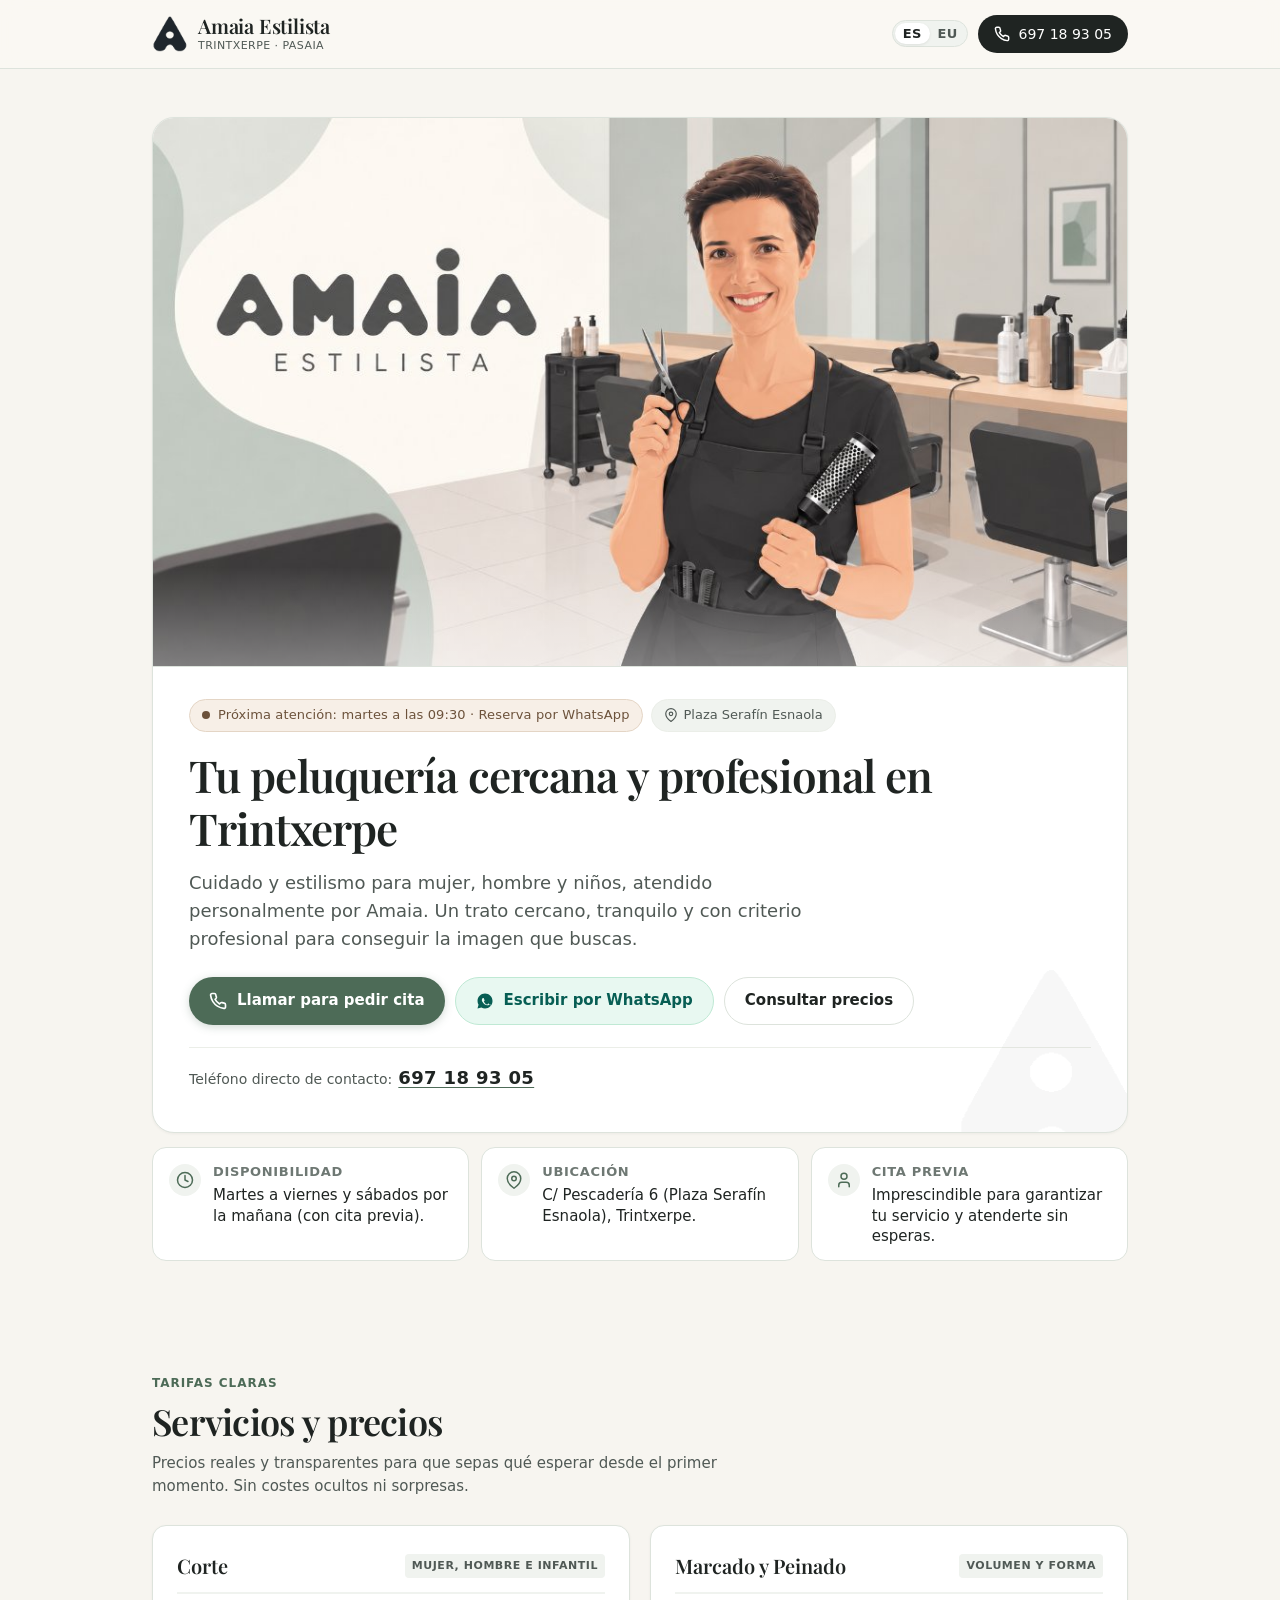
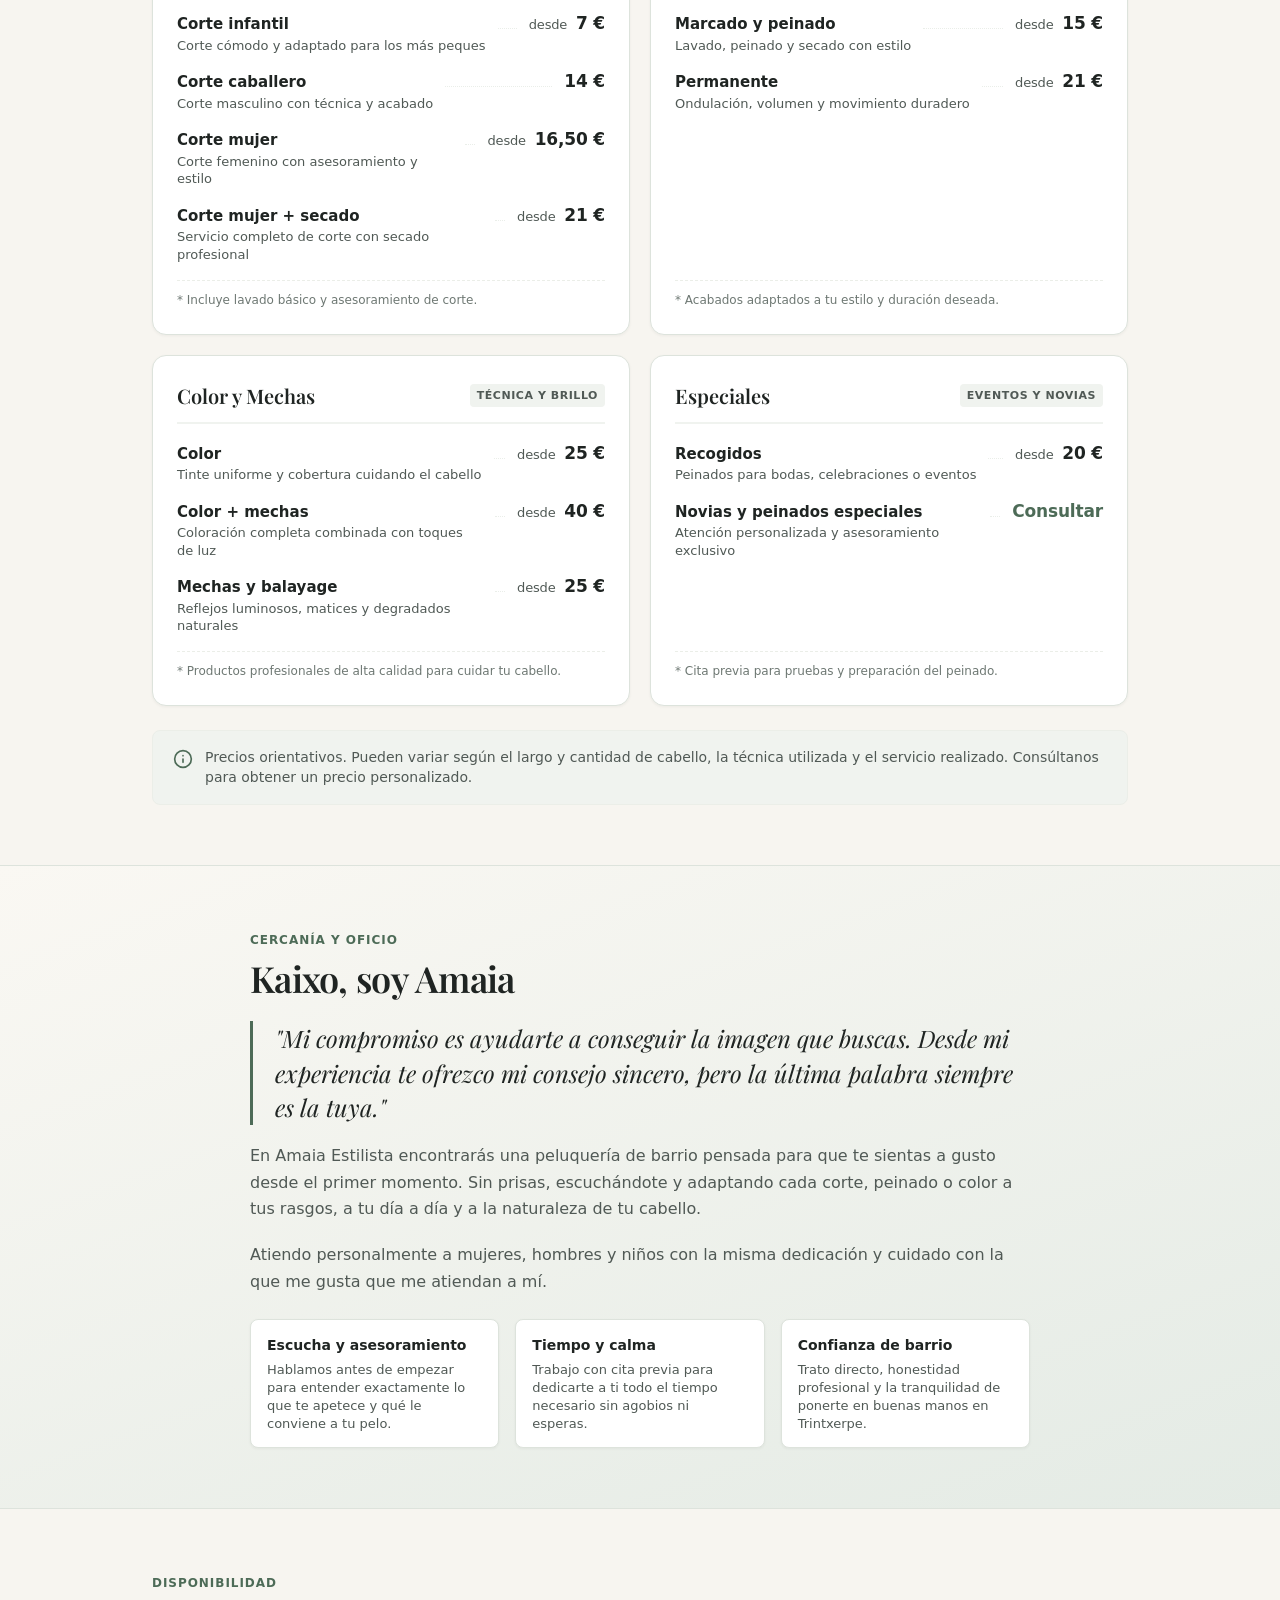
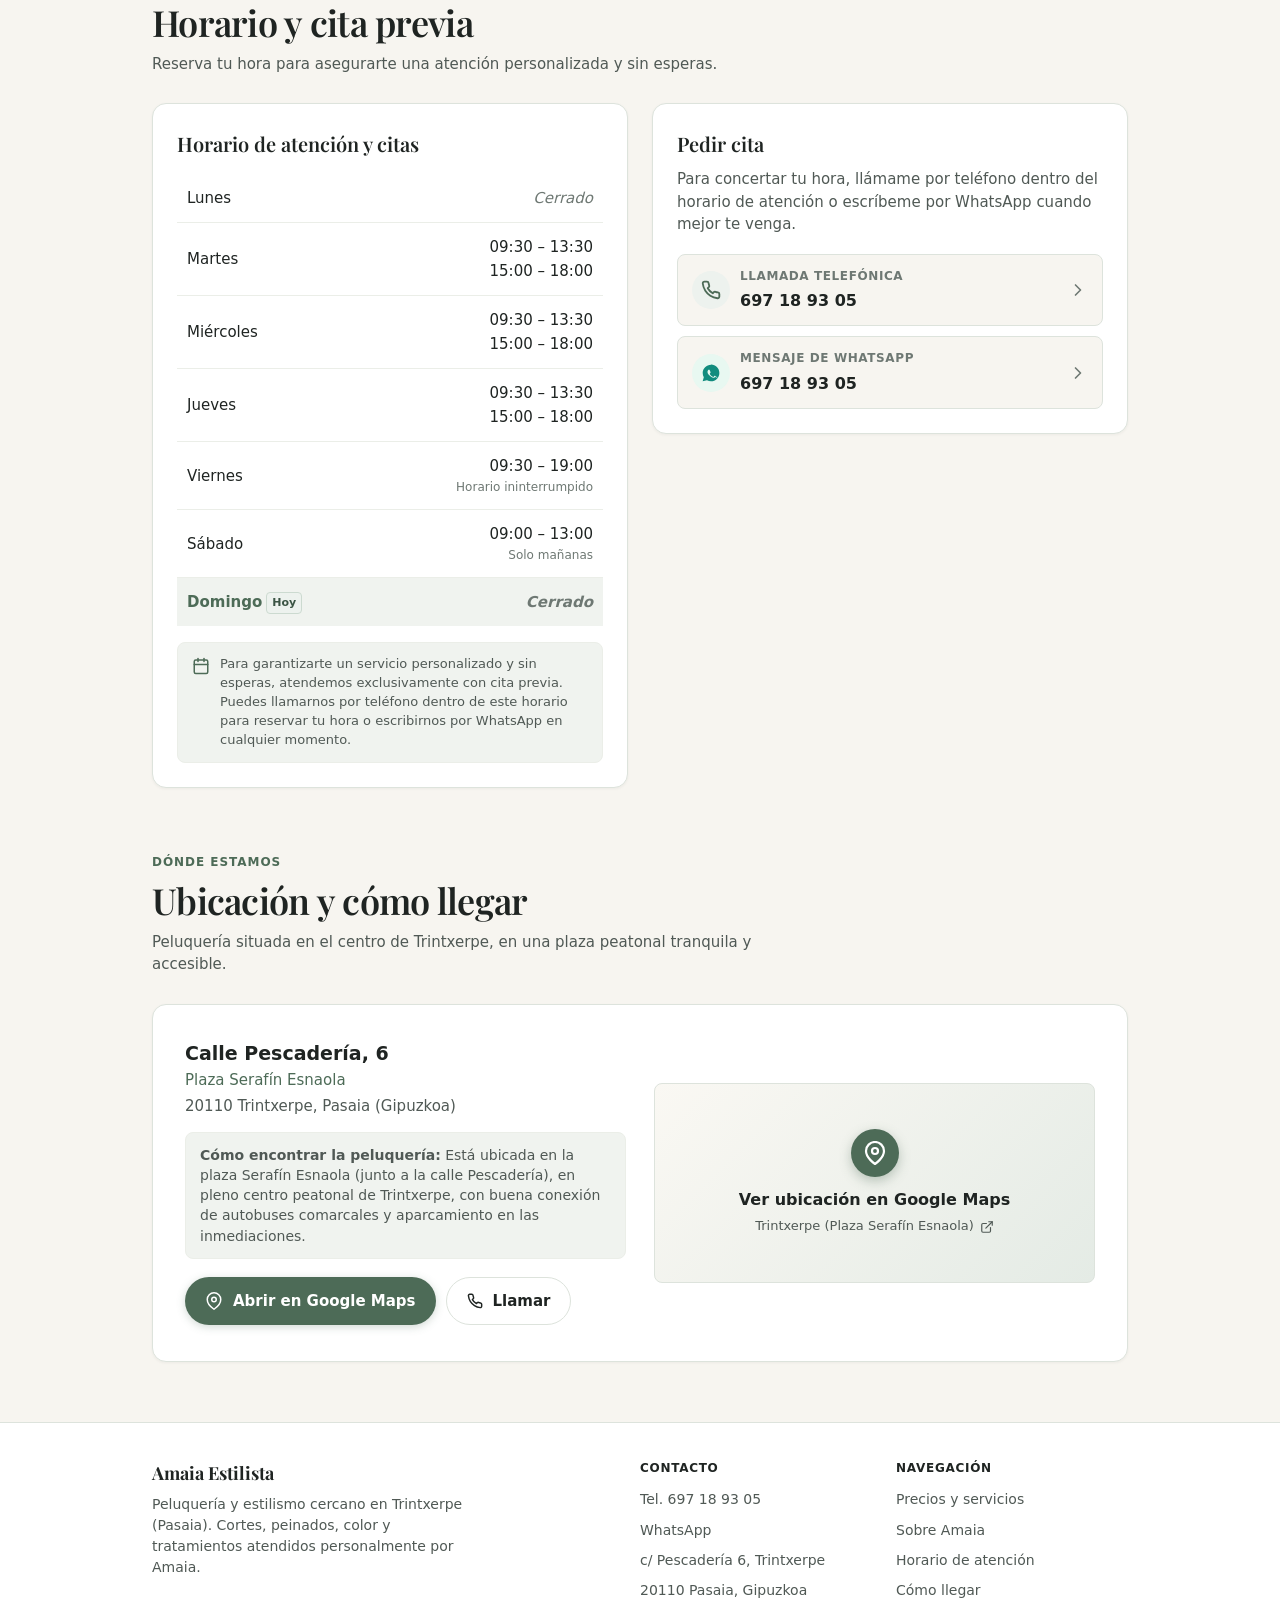
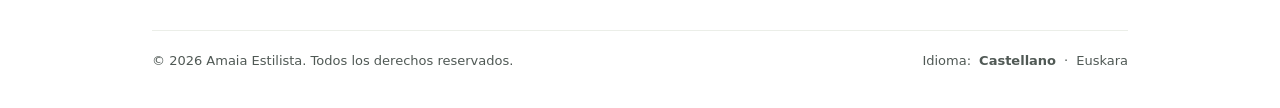
==== commit fbef412c: "Horario: lunes cerrado y enfoque de horario de atencion y citas en ES y EU" ====
--- a/index.html
+++ b/index.html
@@ -63,12 +63,6 @@
     },
     "hasMap": "https://www.google.com/maps/place/Amaia+Estilista/@43.3238052,-1.9315959,19.5z/data=!4m8!1m2!2m1!1sasdf!3m4!1s0xd51a59292602bc5:0x1df518db936f3ca8!8m2!3d43.3238162!4d-1.9311865",
     "openingHoursSpecification": [
-      {
-        "@type": "OpeningHoursSpecification",
-        "dayOfWeek": ["Monday"],
-        "opens": "15:00",
-        "closes": "18:00"
-      },
       {
         "@type": "OpeningHoursSpecification",
         "dayOfWeek": ["Tuesday", "Wednesday", "Thursday"],
@@ -144,7 +138,7 @@
           <div class="hero-meta-row">
             <div id="business-status" class="status-badge open">
               <span class="status-dot" aria-hidden="true"></span>
-              <span>Atención con cita previa · Lunes a sábado</span>
+              <span>Atención exclusiva con cita previa · Martes a sábado</span>
             </div>
             <span class="location-pill">
               <svg width="14" height="14" viewBox="0 0 24 24" fill="none" stroke="currentColor" stroke-width="2" stroke-linecap="round" stroke-linejoin="round" aria-hidden="true"><path d="M21 10c0 7-9 13-9 13s-9-6-9-13a9 9 0 0 1 18 0z"></path><circle cx="12" cy="10" r="3"></circle></svg>
@@ -184,8 +178,8 @@
               <svg width="18" height="18" viewBox="0 0 24 24" fill="none" stroke="currentColor" stroke-width="2" stroke-linecap="round" stroke-linejoin="round"><circle cx="12" cy="12" r="10"></circle><polyline points="12 6 12 12 16 14"></polyline></svg>
             </div>
             <div class="fact-content">
-              <h4>Horario</h4>
-              <p>Lunes tardes, martes a viernes y sábados mañana.</p>
+              <h4>Disponibilidad</h4>
+              <p>Martes a viernes y sábados por la mañana (con cita previa).</p>
             </div>
           </div>
 
@@ -205,7 +199,7 @@
             </div>
             <div class="fact-content">
               <h4>Cita previa</h4>
-              <p>Atención personal sin esperas: llama o envía WhatsApp.</p>
+              <p>Imprescindible para garantizar tu servicio y atenderte sin esperas.</p>
             </div>
           </div>
         </div>
@@ -419,15 +413,12 @@
         <div class="hours-contact-grid">
           <!-- Tarjeta de Horario semanal -->
           <div class="hours-card">
-            <h3 style="font-family: var(--font-display); font-size: 1.25rem; font-weight: 600; color: var(--color-ink);">Horario de apertura</h3>
-            <table class="hours-table" aria-label="Horario de la peluquería a lo largo de la semana">
+            <h3 style="font-family: var(--font-display); font-size: 1.25rem; font-weight: 600; color: var(--color-ink);">Horario de atención y citas</h3>
+            <table class="hours-table" aria-label="Horario de atención y citas a lo largo de la semana">
               <tbody>
                 <tr data-day="1">
                   <td class="day-col">Lunes</td>
-                  <td class="time-col">
-                    15:00 – 18:00
-                    <span class="time-note">Mañanas cerrado</span>
-                  </td>
+                  <td class="time-col is-closed">Cerrado</td>
                 </tr>
                 <tr data-day="2">
                   <td class="day-col">Martes</td>
@@ -452,7 +443,7 @@
                   <td class="day-col">Sábado</td>
                   <td class="time-col">
                     09:00 – 13:00
-                    <span class="time-note">Tardes cerrado</span>
+                    <span class="time-note">Solo mañanas</span>
                   </td>
                 </tr>
                 <tr data-day="0">
@@ -461,13 +452,18 @@
                 </tr>
               </tbody>
             </table>
+
+            <div class="hours-note">
+              <svg width="18" height="18" viewBox="0 0 24 24" fill="none" stroke="currentColor" stroke-width="2" stroke-linecap="round" stroke-linejoin="round" aria-hidden="true"><rect x="3" y="4" width="18" height="18" rx="2" ry="2"></rect><line x1="16" y1="2" x2="16" y2="6"></line><line x1="8" y1="2" x2="8" y2="6"></line><line x1="3" y1="10" x2="21" y2="10"></line></svg>
+              <p>Para garantizarte un servicio personalizado y sin esperas, atendemos exclusivamente con cita previa. Puedes llamarnos por teléfono dentro de este horario para reservar tu hora o escribirnos por WhatsApp en cualquier momento.</p>
+            </div>
           </div>
 
           <!-- Tarjeta de Reserva directa -->
           <div class="booking-card">
             <div>
               <h3 style="font-family: var(--font-display); font-size: 1.25rem; font-weight: 600; color: var(--color-ink); margin-bottom: 8px;">Pedir cita</h3>
-              <p class="booking-message">Para concertar tu hora, puedes llamarme por teléfono en horario de apertura o escribirme un mensaje de WhatsApp cuando te resulte más cómodo.</p>
+              <p class="booking-message">Para concertar tu hora, llámame por teléfono dentro del horario de atención o escríbeme por WhatsApp cuando mejor te venga.</p>
             </div>
 
             <div class="direct-actions-box">
@@ -581,7 +577,7 @@
           <ul>
             <li><a href="#precios">Precios y servicios</a></li>
             <li><a href="#sobre-heading">Sobre Amaia</a></li>
-            <li><a href="#horario">Horarios de apertura</a></li>
+            <li><a href="#horario">Horario de atención</a></li>
             <li><a href="#ubicacion">Cómo llegar</a></li>
           </ul>
         </div>
--- a/assets/css/style.css
+++ b/assets/css/style.css
@@ -1060,6 +1060,26 @@
 .hours-table .is-closed {
   color: var(--color-ink-subtle);
   font-style: italic;
+}
+
+.hours-note {
+  margin-top: 16px;
+  padding: 12px 14px;
+  background: var(--color-surface-soft);
+  border: 1px solid var(--color-border-light);
+  border-radius: var(--radius-sm);
+  display: flex;
+  align-items: flex-start;
+  gap: 10px;
+  font-size: 0.8125rem;
+  line-height: 1.45;
+  color: var(--color-ink-muted);
+}
+
+.hours-note svg {
+  color: var(--color-accent);
+  flex-shrink: 0;
+  margin-top: 2px;
 }
 
 .booking-card {
